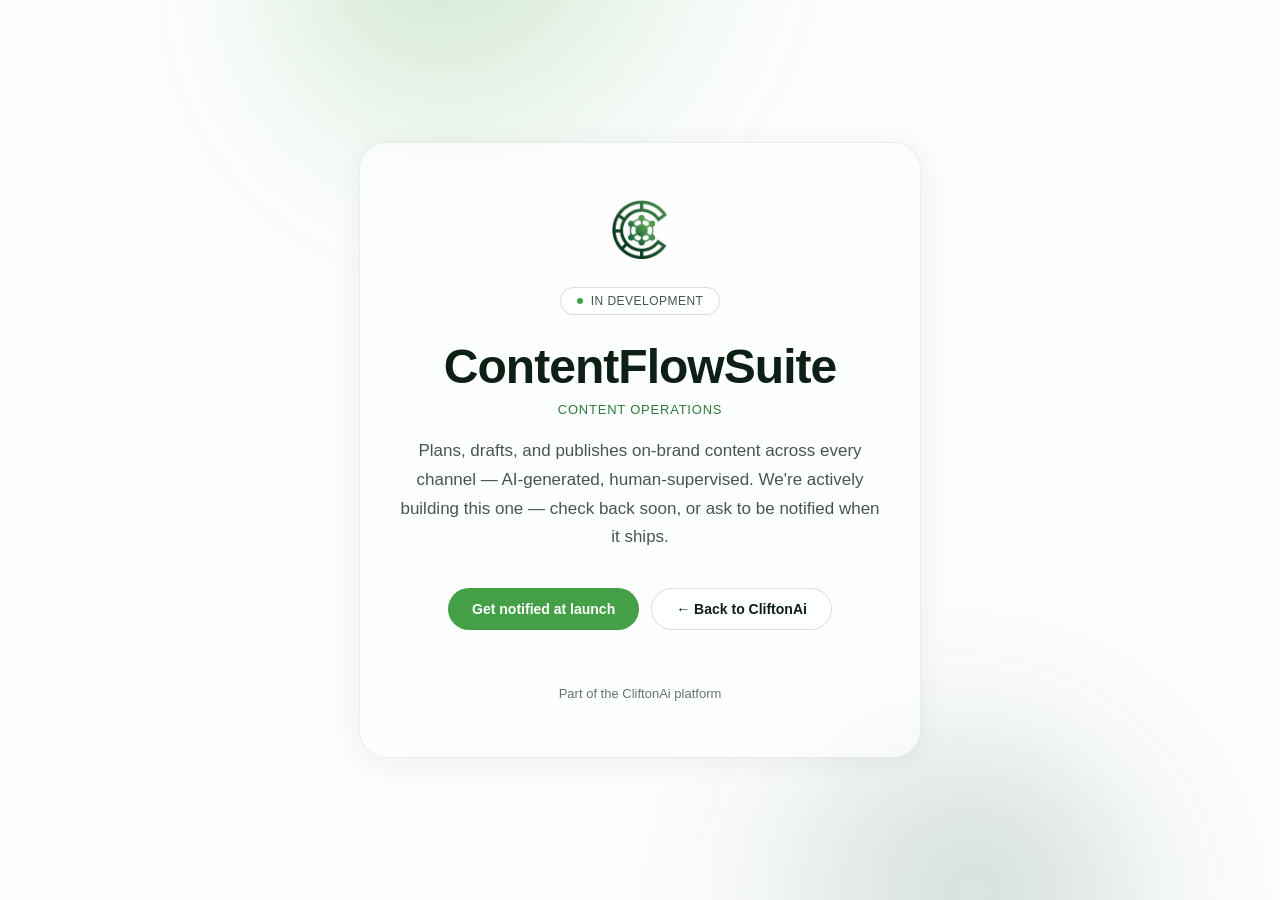
==== index.html @ 773fa01f "feat(analytics): opt-in GA4 on flow.getbrian.xyz behind a cookie banner ContentFlowSuite property (G" ====
<!doctype html>
<html lang="en">
<head>
<meta charset="utf-8" />
<meta name="viewport" content="width=device-width, initial-scale=1" />
<title>ContentFlowSuite — by CliftonAi</title>
<meta name="description" content="ContentFlowSuite plans, drafts, and publishes on-brand content across every channel — AI-generated, human-supervised. Part of the CliftonAi platform." />
<link rel="icon" href="/favicon-32.png" type="image/png" />
<style>
  :root {
    --bg: #fbfdfc;
    --bg-card: rgba(255, 255, 255, 0.6);
    --border: rgba(14, 40, 26, 0.08);
    --border-strong: rgba(14, 40, 26, 0.15);
    --fg: #0e1f16;
    --fg-muted: #46564c;
    --fg-subtle: #647568;
    --brand-mid: #1f6b3a;
    --brand-emerald: #2f7a3b;
    --brand-emerald-bright: #43a047;
  }
  * { box-sizing: border-box; }
  html, body {
    height: 100%;
    margin: 0;
    background: var(--bg);
    color: var(--fg);
    font-family: "DM Sans", -apple-system, BlinkMacSystemFont, "Segoe UI", Helvetica, Arial, sans-serif;
    -webkit-font-smoothing: antialiased;
  }
  body {
    display: flex;
    align-items: center;
    justify-content: center;
    padding: 24px;
    overflow-x: hidden;
  }
  .blob {
    position: fixed;
    border-radius: 9999px;
    filter: blur(70px);
    pointer-events: none;
    opacity: 0.55;
  }
  .blob-a {
    top: -220px;
    left: 50%;
    transform: translateX(-70%);
    width: 520px;
    height: 420px;
    background: radial-gradient(circle at 30% 30%, rgba(67, 160, 71, 0.5), transparent 70%);
    animation: float 16s ease-in-out infinite;
  }
  .blob-b {
    bottom: -240px;
    left: 50%;
    transform: translateX(10%);
    width: 480px;
    height: 420px;
    background: radial-gradient(circle at 60% 40%, rgba(11, 61, 30, 0.35), transparent 70%);
    animation: float 22s ease-in-out infinite reverse;
  }
  @keyframes float {
    0%, 100% { transform: translate(0, 0) scale(1); }
    50% { transform: translate(2%, -3%) scale(1.05); }
  }
  main {
    position: relative;
    max-width: 640px;
    text-align: center;
    background: var(--bg-card);
    -webkit-backdrop-filter: blur(20px);
    backdrop-filter: blur(20px);
    border: 1px solid var(--border);
    border-radius: 28px;
    padding: 56px 40px;
    box-shadow: 0 4px 28px rgba(14, 40, 26, 0.06);
    animation: fade-in-up 700ms ease both;
  }
  @keyframes fade-in-up {
    from { opacity: 0; transform: translateY(16px); }
    to { opacity: 1; transform: translateY(0); }
  }
  .icon {
    width: 56px;
    height: 60px;
    margin: 0 auto 28px;
    display: block;
  }
  .badge {
    display: inline-flex;
    align-items: center;
    gap: 8px;
    border: 1px solid var(--border-strong);
    background: rgba(255, 255, 255, 0.5);
    border-radius: 999px;
    padding: 6px 16px;
    font-size: 12px;
    font-weight: 500;
    letter-spacing: 0.04em;
    text-transform: uppercase;
    color: var(--fg-muted);
  }
  .badge .dot {
    width: 6px;
    height: 6px;
    border-radius: 50%;
    background: var(--brand-emerald-bright);
  }
  h1 {
    font-family: "Space Grotesk", -apple-system, BlinkMacSystemFont, "Segoe UI", Helvetica, Arial, sans-serif;
    font-size: clamp(2.25rem, 5vw, 3rem);
    font-weight: 600;
    letter-spacing: -0.02em;
    margin: 24px 0 8px;
  }
  .tagline {
    font-size: 13px;
    font-weight: 500;
    letter-spacing: 0.06em;
    text-transform: uppercase;
    color: var(--brand-emerald);
    margin: 0 0 20px;
  }
  p.desc {
    font-size: 17px;
    line-height: 1.7;
    color: var(--fg-muted);
    margin: 0 auto 36px;
    max-width: 480px;
  }
  .actions {
    display: flex;
    flex-wrap: wrap;
    gap: 12px;
    justify-content: center;
  }
  a.btn {
    display: inline-flex;
    align-items: center;
    justify-content: center;
    border-radius: 999px;
    padding: 12px 24px;
    font-size: 14px;
    font-weight: 600;
    text-decoration: none;
    transition: background-color 200ms ease, border-color 200ms ease, color 200ms ease, transform 200ms ease;
    cursor: pointer;
  }
  a.btn-primary {
    background: var(--brand-emerald-bright);
    color: #ffffff;
  }
  a.btn-primary:hover {
    background: var(--brand-mid);
    transform: translateY(-2px);
  }
  a.btn-secondary {
    border: 1px solid var(--border-strong);
    color: var(--fg);
    background: rgba(255, 255, 255, 0.4);
  }
  a.btn-secondary:hover {
    border-color: var(--brand-emerald);
    color: var(--brand-emerald);
    transform: translateY(-2px);
  }
  footer {
    margin-top: 56px;
    font-size: 13px;
    color: var(--fg-subtle);
  }
  footer a {
    color: var(--fg-subtle);
    text-decoration: none;
  }
  footer a:hover {
    color: var(--fg-muted);
  }
  @media (prefers-reduced-motion: reduce) {
    *, main { animation: none !important; transition: none !important; }
  }
</style>
</head>
<body>
  <div class="blob blob-a" aria-hidden="true"></div>
  <div class="blob blob-b" aria-hidden="true"></div>
  <main>
    <img class="icon" src="/logo-icon.png" alt="CliftonAi" />
    <span class="badge"><span class="dot"></span>In development</span>
    <h1>ContentFlowSuite</h1>
    <p class="tagline">Content operations</p>
    <p class="desc">
      Plans, drafts, and publishes on-brand content across every channel —
      AI-generated, human-supervised. We're actively building this one —
      check back soon, or ask to be notified when it ships.
    </p>
    <div class="actions">
      <a class="btn btn-primary" href="mailto:contentflow@getbrian.xyz?subject=ContentFlowSuite%20early%20access">Get notified at launch</a>
      <a class="btn btn-secondary" href="https://cliftonai.co">← Back to CliftonAi</a>
    </div>
    <footer>Part of the <a href="https://cliftonai.co">CliftonAi</a> platform</footer>
  </main>
<script src="/ga-consent.js" defer></script>
</body>
</html>
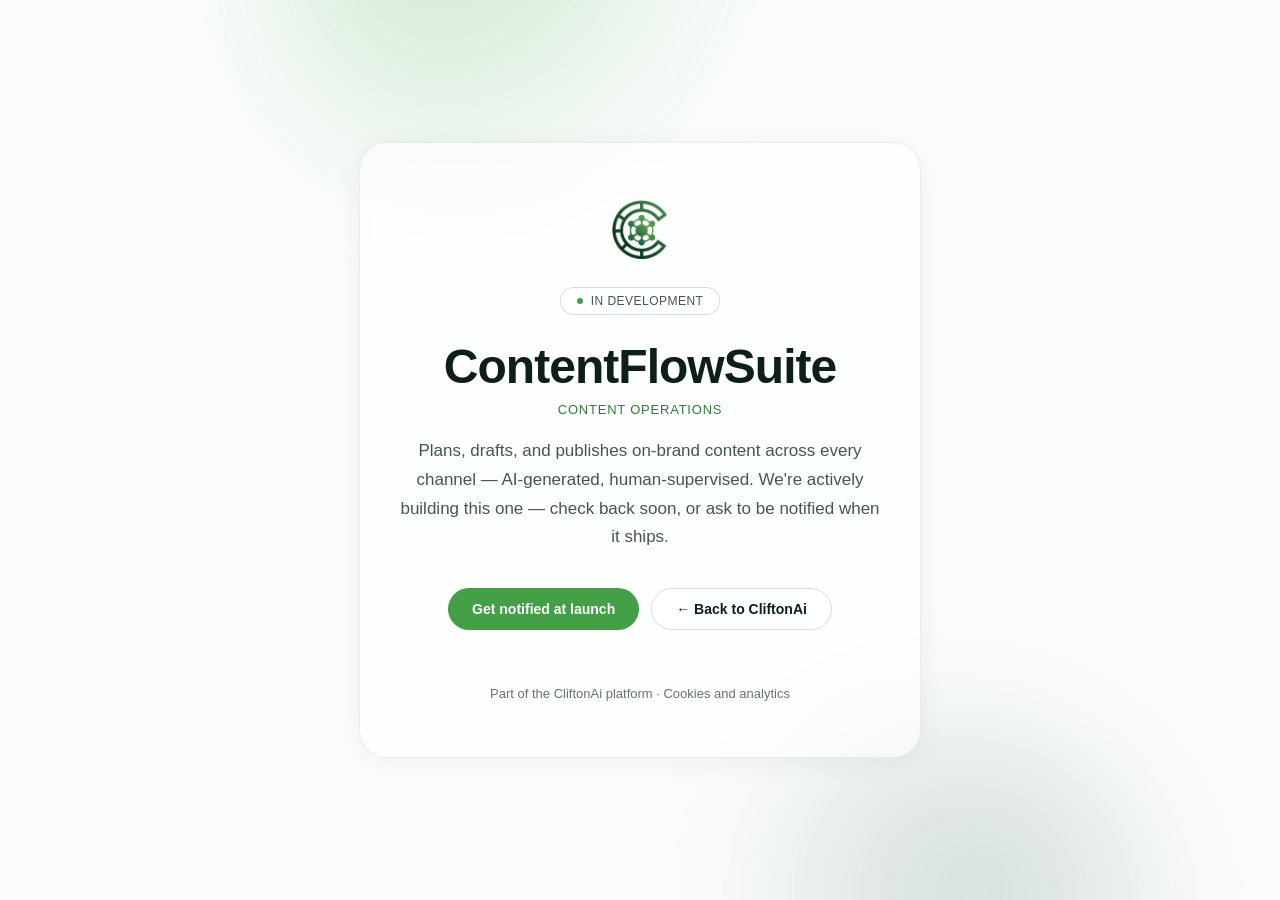
==== commit 69b422ff: "feat(analytics): add Cookies and analytics notice page, link it from the banner Co-Authored-By: Clau" ====
--- a/index.html
+++ b/index.html
@@ -199,7 +199,7 @@
       <a class="btn btn-primary" href="mailto:contentflow@getbrian.xyz?subject=ContentFlowSuite%20early%20access">Get notified at launch</a>
       <a class="btn btn-secondary" href="https://cliftonai.co">← Back to CliftonAi</a>
     </div>
-    <footer>Part of the <a href="https://cliftonai.co">CliftonAi</a> platform</footer>
+    <footer>Part of the <a href="https://cliftonai.co">CliftonAi</a> platform &middot; <a href="/cookies.html">Cookies and analytics</a></footer>
   </main>
 <script src="/ga-consent.js" defer></script>
 </body>
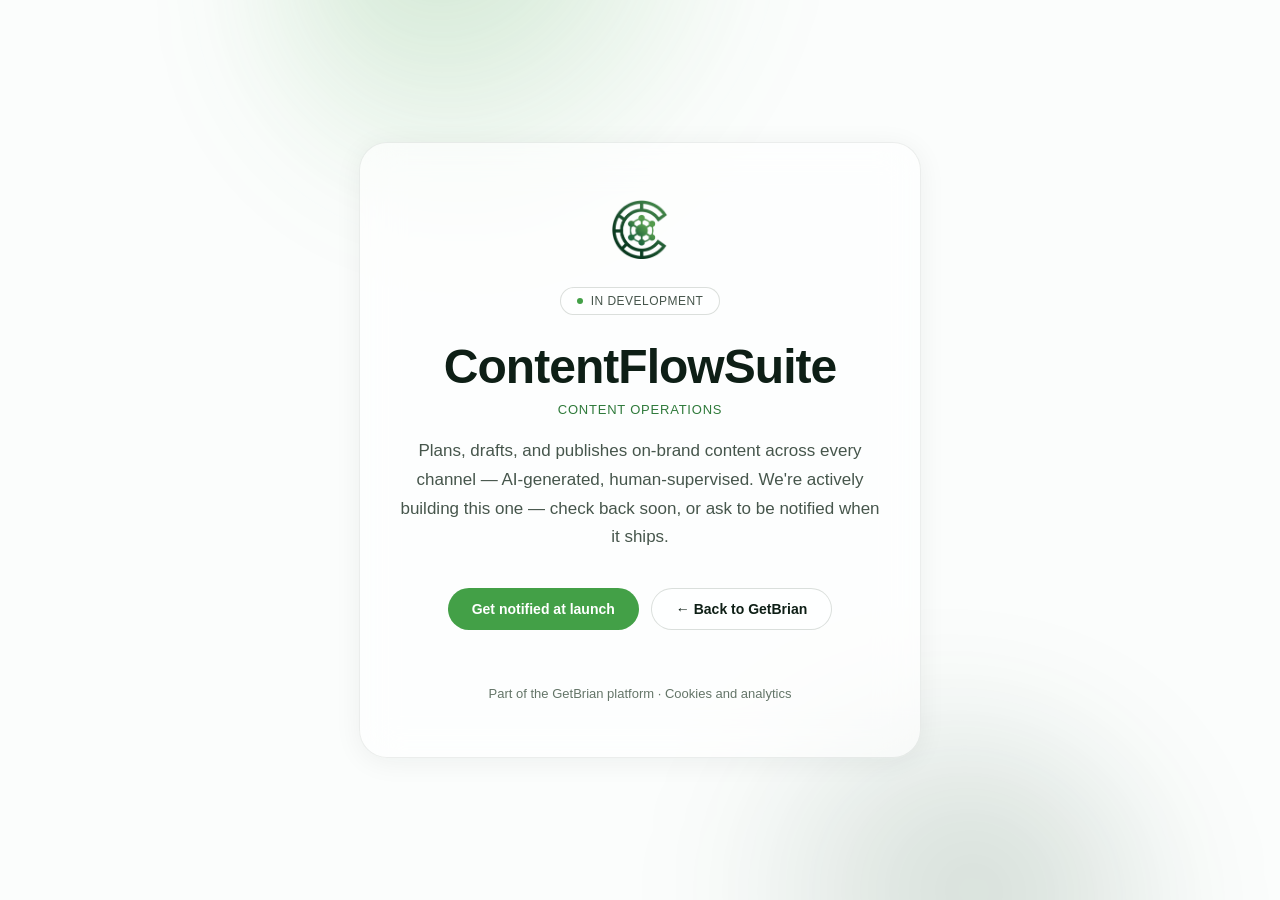
==== commit 13556088: "Brand: ContentFlowSuite is a GetBrian product The page said CliftonAi in the title, logo alt, back l" ====
--- a/index.html
+++ b/index.html
@@ -3,8 +3,8 @@
 <head>
 <meta charset="utf-8" />
 <meta name="viewport" content="width=device-width, initial-scale=1" />
-<title>ContentFlowSuite — by CliftonAi</title>
-<meta name="description" content="ContentFlowSuite plans, drafts, and publishes on-brand content across every channel — AI-generated, human-supervised. Part of the CliftonAi platform." />
+<title>ContentFlowSuite — by GetBrian</title>
+<meta name="description" content="ContentFlowSuite plans, drafts, and publishes on-brand content across every channel — AI-generated, human-supervised. Part of the GetBrian platform." />
 <link rel="icon" href="/favicon-32.png" type="image/png" />
 <style>
   :root {
@@ -186,7 +186,7 @@
   <div class="blob blob-a" aria-hidden="true"></div>
   <div class="blob blob-b" aria-hidden="true"></div>
   <main>
-    <img class="icon" src="/logo-icon.png" alt="CliftonAi" />
+    <img class="icon" src="/logo-icon.png" alt="GetBrian" />
     <span class="badge"><span class="dot"></span>In development</span>
     <h1>ContentFlowSuite</h1>
     <p class="tagline">Content operations</p>
@@ -197,9 +197,9 @@
     </p>
     <div class="actions">
       <a class="btn btn-primary" href="mailto:contentflow@getbrian.xyz?subject=ContentFlowSuite%20early%20access">Get notified at launch</a>
-      <a class="btn btn-secondary" href="https://cliftonai.co">← Back to CliftonAi</a>
+      <a class="btn btn-secondary" href="https://getbrian.xyz">← Back to GetBrian</a>
     </div>
-    <footer>Part of the <a href="https://cliftonai.co">CliftonAi</a> platform &middot; <a href="/cookies.html">Cookies and analytics</a></footer>
+    <footer>Part of the <a href="https://getbrian.xyz">GetBrian</a> platform &middot; <a href="/cookies.html">Cookies and analytics</a></footer>
   </main>
 <script src="/ga-consent.js" defer></script>
 </body>
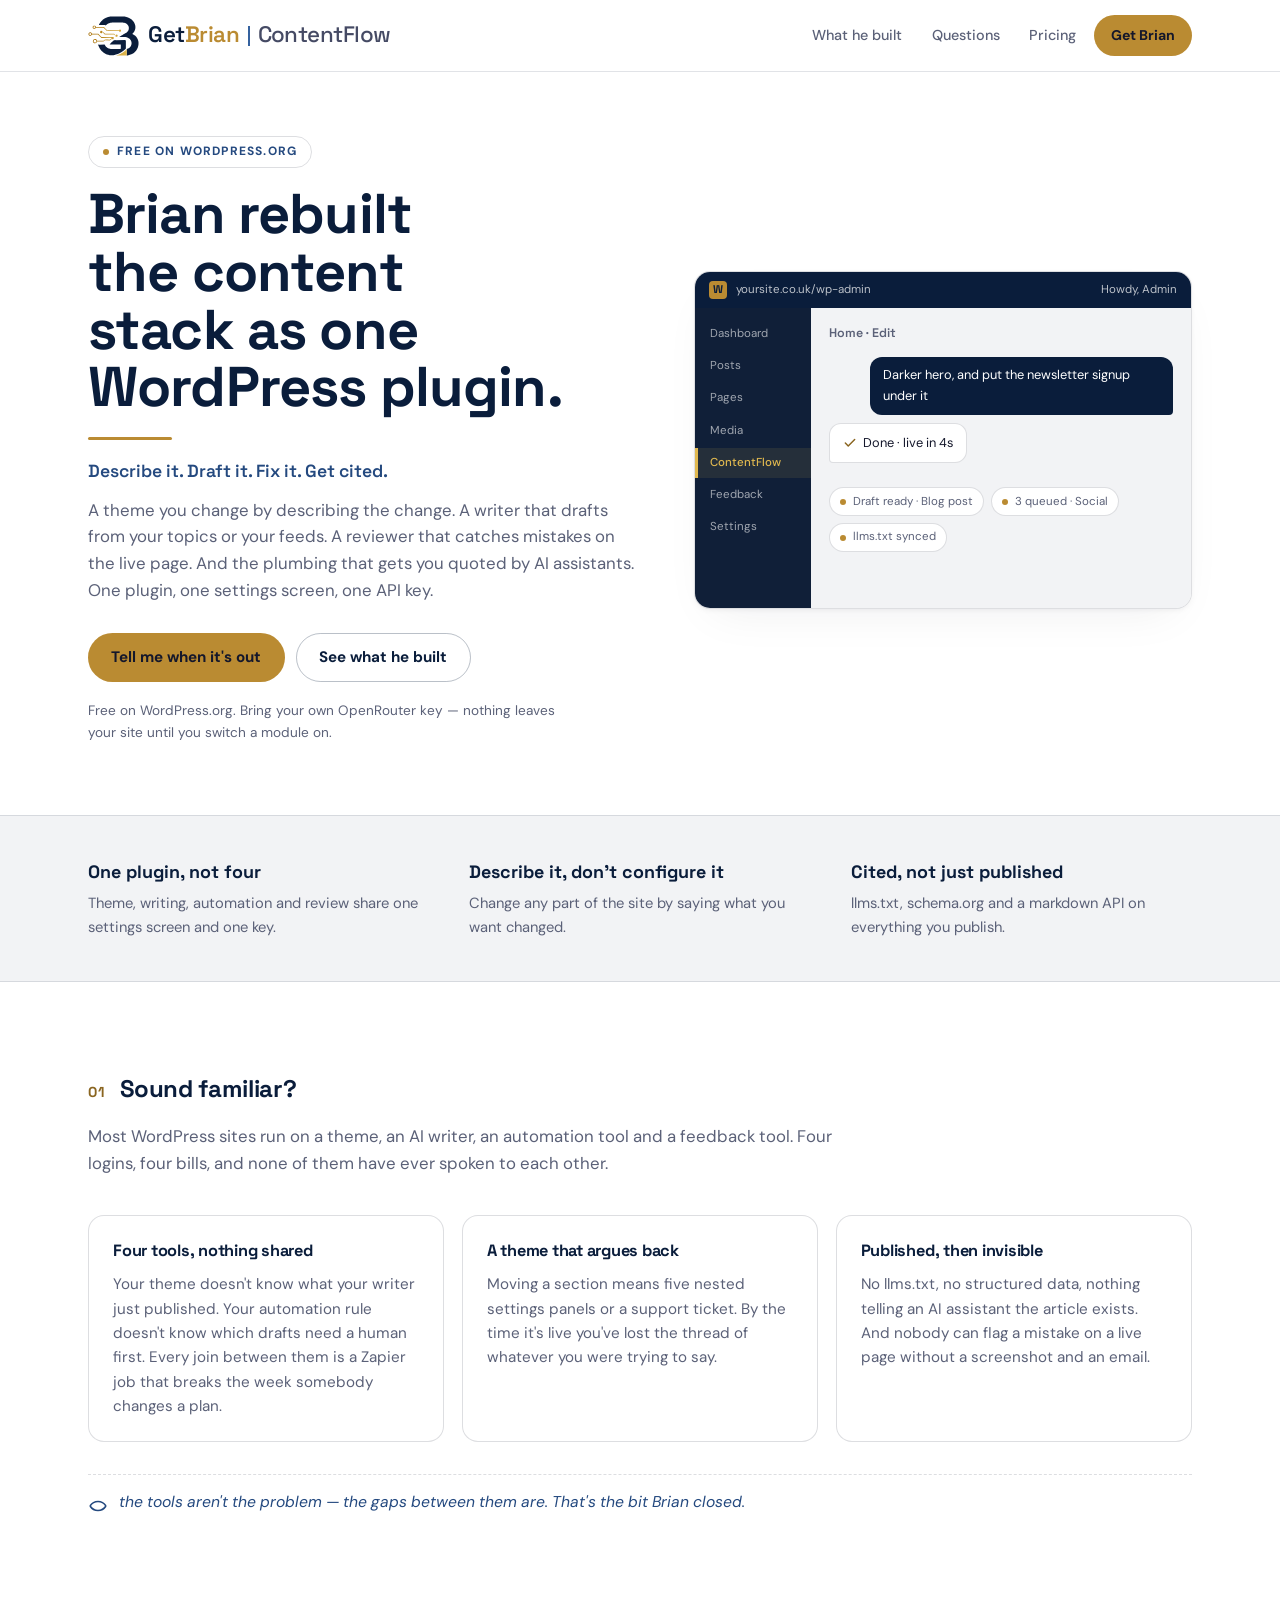
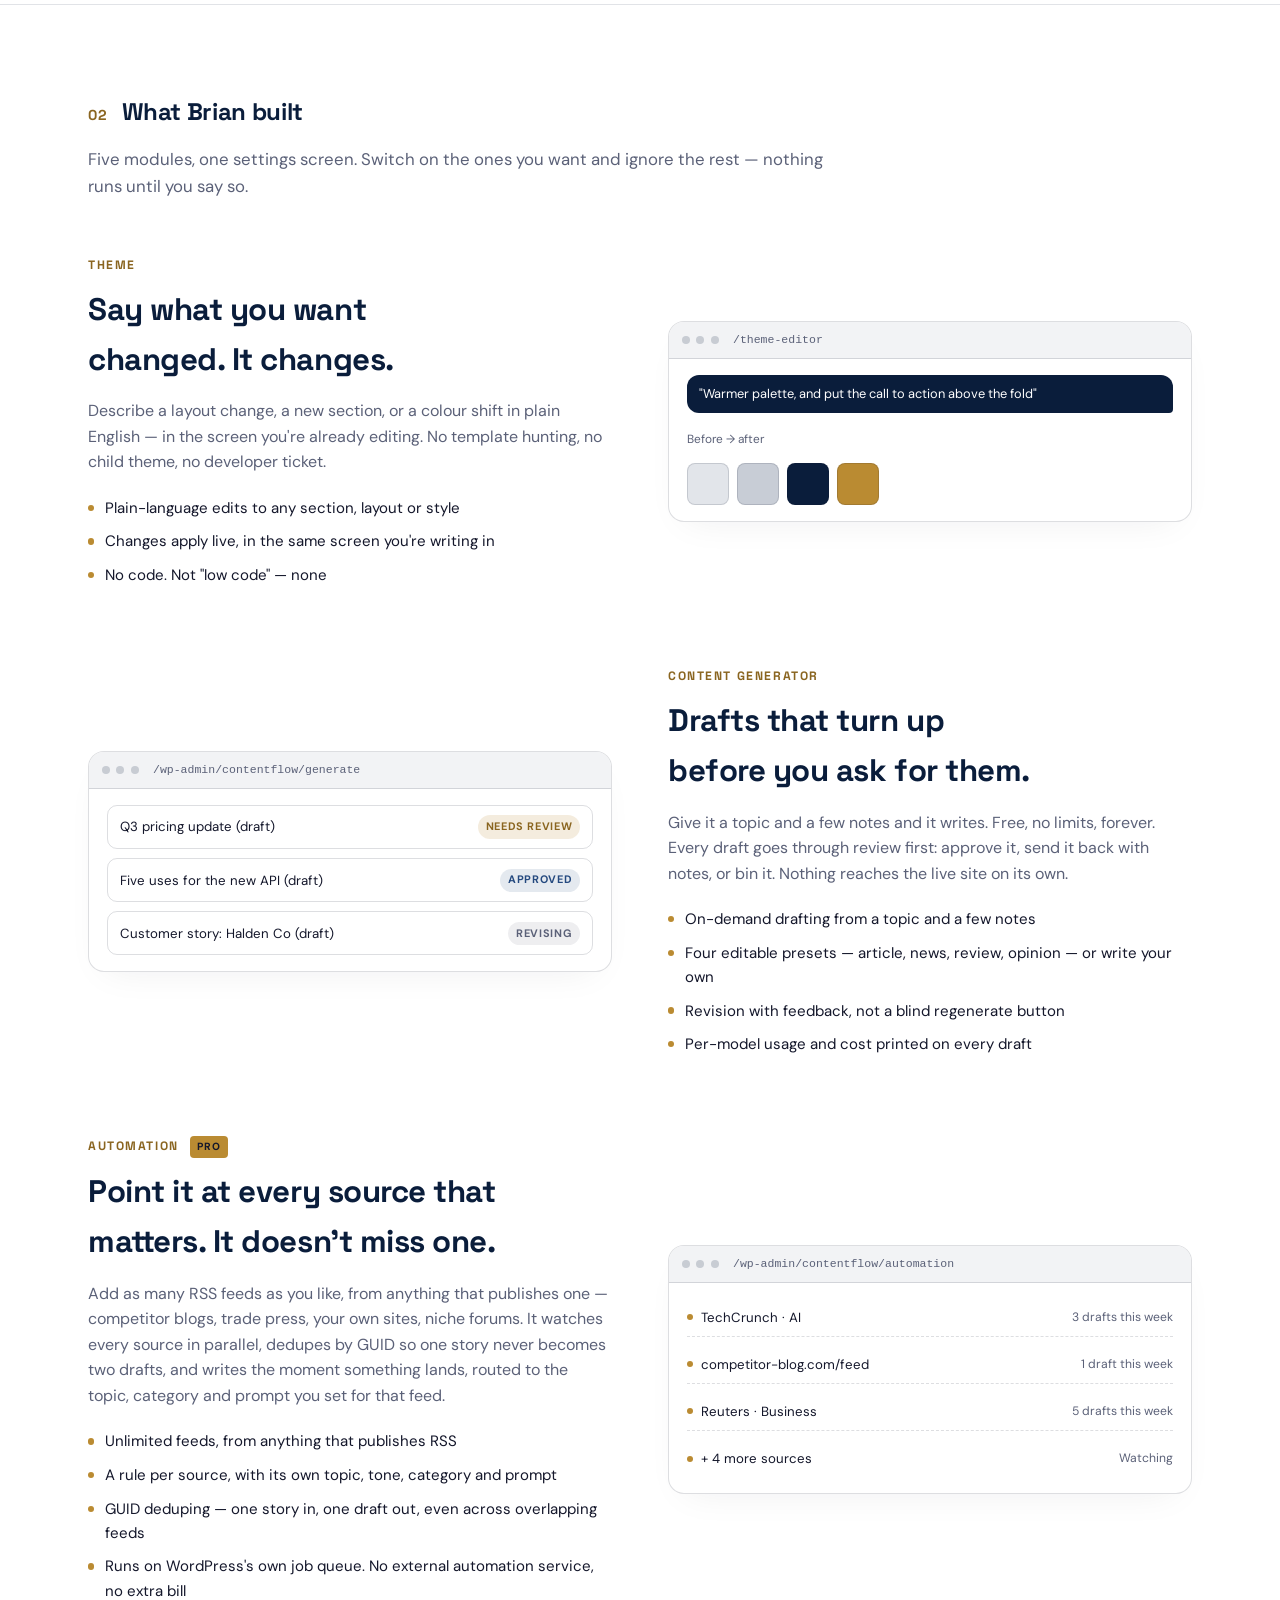
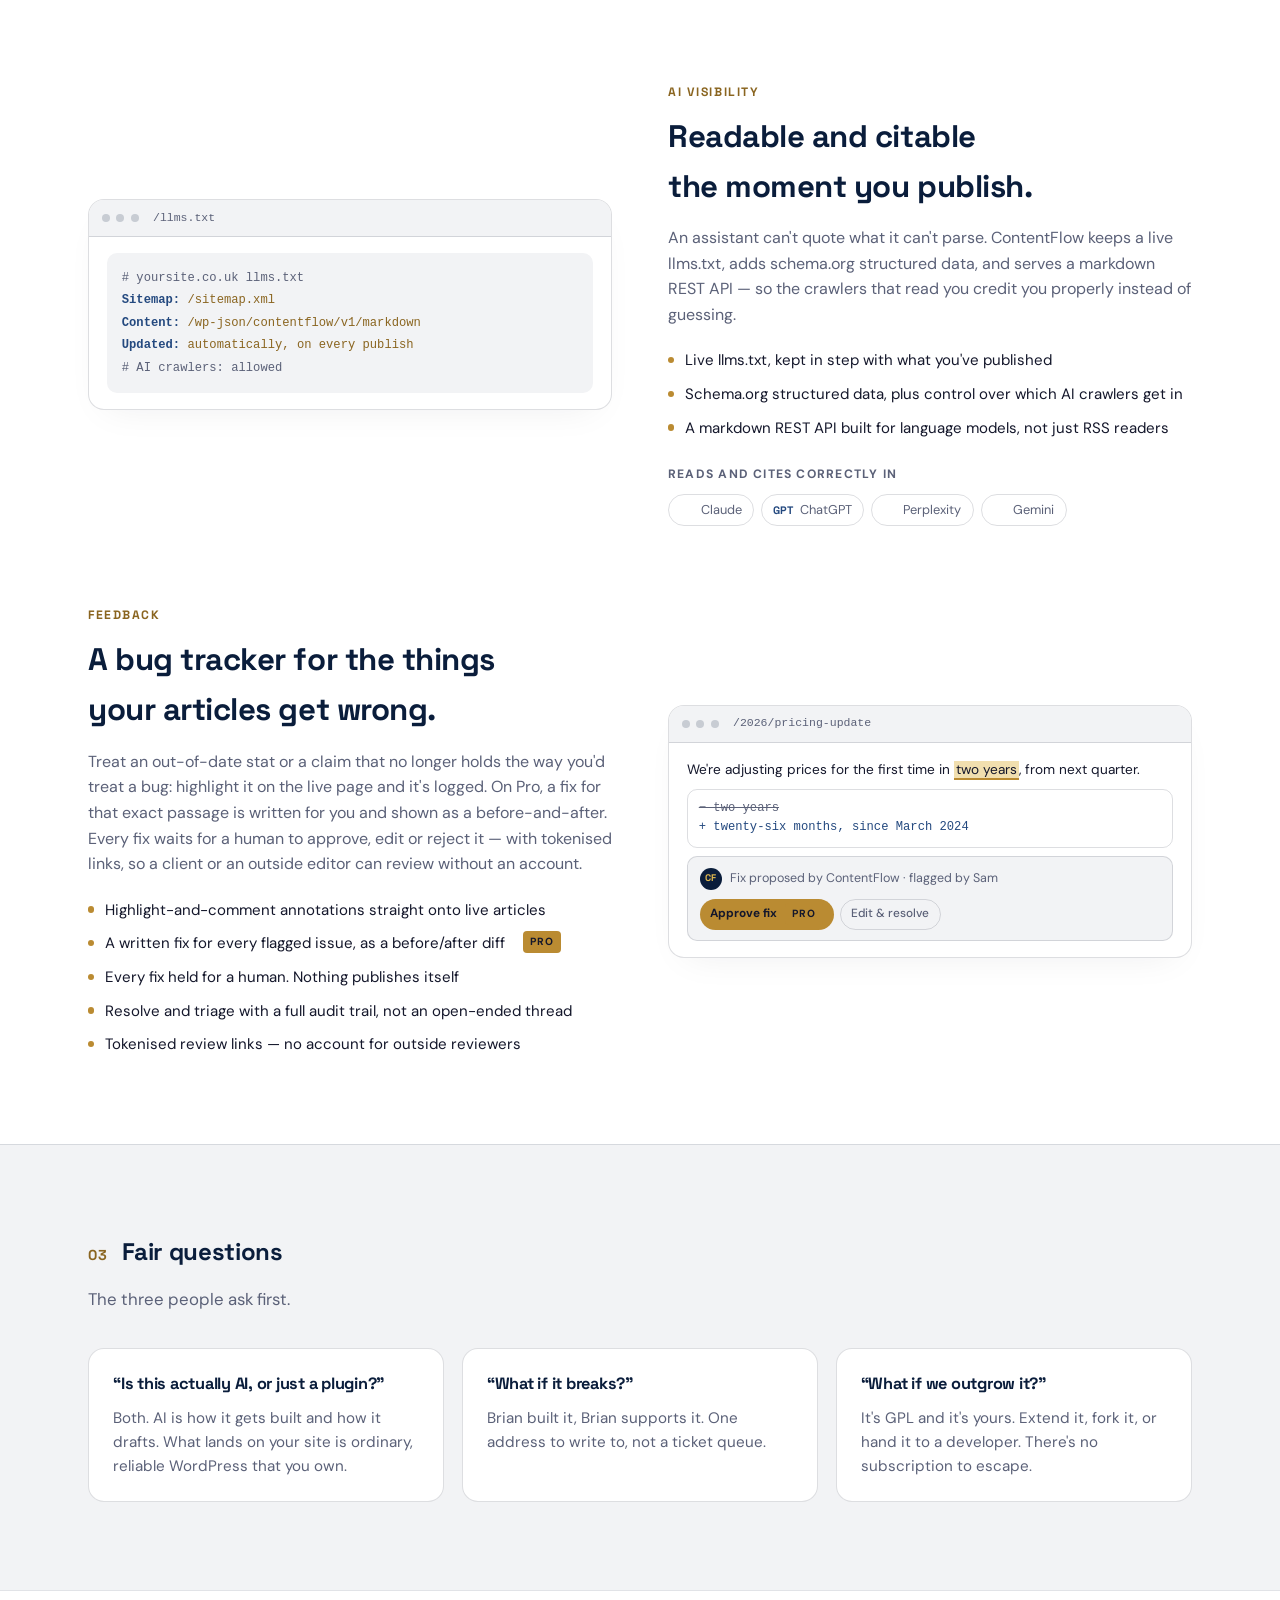
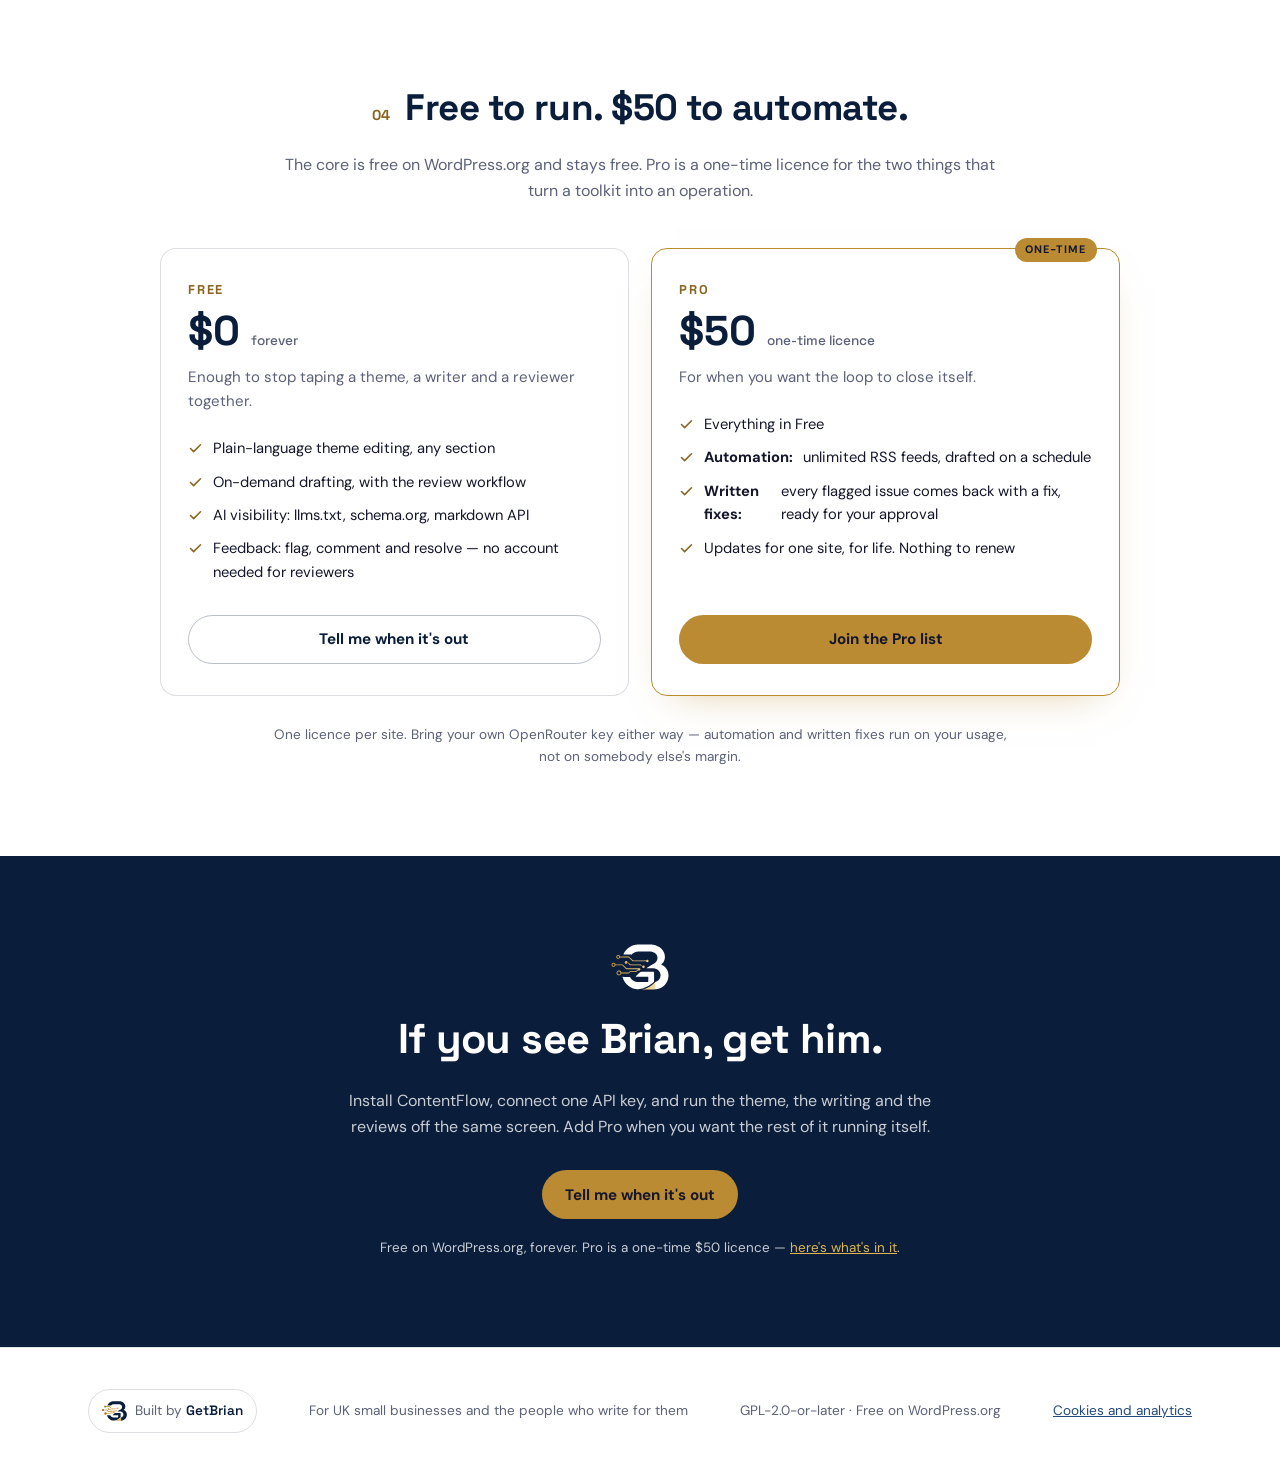
==== commit 59157ffc: "Port the new GetBrian ContentFlow page, keep GA4 consent and cookies notice Replaces the placeholder" ====
--- a/index.html
+++ b/index.html
@@ -1,206 +1,1050 @@
-<!doctype html>
-<html lang="en">
+<!DOCTYPE html>
+<html lang="en-GB">
 <head>
-<meta charset="utf-8" />
-<meta name="viewport" content="width=device-width, initial-scale=1" />
-<title>ContentFlowSuite — by GetBrian</title>
-<meta name="description" content="ContentFlowSuite plans, drafts, and publishes on-brand content across every channel — AI-generated, human-supervised. Part of the GetBrian platform." />
-<link rel="icon" href="/favicon-32.png" type="image/png" />
+<meta charset="UTF-8" />
+<meta name="viewport" content="width=device-width, initial-scale=1, viewport-fit=cover" />
+<meta name="theme-color" content="#ffffff" />
+<title>ContentFlow, built by Brian — one WordPress plugin instead of four subscriptions</title>
+<meta name="description" content="Brian rebuilt the WordPress content stack as one plugin: a theme you change by describing the change, a writer that drafts from your topics or your feeds, a reviewer that catches mistakes on the live page, and the plumbing that gets you cited by AI. Free on WordPress.org." />
+<!-- Same generated GetBrian icons the CRM serves. The .ico is here as well as the
+     PNG because Vercel's dashboard looks for /favicon.ico at the domain root — the
+     CRM has no .ico, which is why it shows blank in the project list. -->
+<link rel="icon" href="favicon.ico" sizes="32x32" />
+<link rel="icon" href="icon.png" sizes="32x32" type="image/png" />
+<link rel="apple-touch-icon" href="apple-touch-icon.png" sizes="180x180" type="image/png" />
+<meta property="og:type" content="website" />
+<meta property="og:title" content="ContentFlow, built by Brian" />
+<meta property="og:description" content="One WordPress plugin instead of a theme, a writer, an automation tool and a feedback tool. Free on WordPress.org." />
+<meta property="og:locale" content="en_GB" />
+<link rel="preconnect" href="https://fonts.googleapis.com" />
+<link rel="preconnect" href="https://fonts.gstatic.com" crossorigin />
+<link href="https://fonts.googleapis.com/css2?family=DM+Sans:ital,opsz,wght@0,9..40,400;0,9..40,500;0,9..40,700;1,9..40,400&family=Space+Grotesk:wght@500;600;700&display=swap" rel="stylesheet" />
 <style>
+  /* ============================================================
+     GetBrian design tokens — from docs/brand-book.html v3.
+     Gold is a fill and logotype colour. Ink sits ON gold.
+     The only gold allowed as small text on white is Gold Deep.
+     Gold Light is for navy grounds only.
+     ============================================================ */
   :root {
-    --bg: #fbfdfc;
-    --bg-card: rgba(255, 255, 255, 0.6);
-    --border: rgba(14, 40, 26, 0.08);
-    --border-strong: rgba(14, 40, 26, 0.15);
-    --fg: #0e1f16;
-    --fg-muted: #46564c;
-    --fg-subtle: #647568;
-    --brand-mid: #1f6b3a;
-    --brand-emerald: #2f7a3b;
-    --brand-emerald-bright: #43a047;
-  }
+    --navy: #0A1D3B;          /* masterbrand: mark, headings, rules */
+    --navy-soft: #24497F;     /* body-safe navy: running text, links */
+    --navy-bright: #35629F;   /* focus rings, keylines */
+    --gold: #BA8B32;          /* CTA fills, wordmark */
+    --gold-hover: #A87B2A;
+    --gold-deep: #8A6520;     /* the only gold that may be small text on white */
+    --gold-light: #E0B84F;    /* navy grounds only */
+    --paper: #FFFFFF;
+    --paper-panel: #F2F3F5;
+    --ink: #14172B;
+    --ink-muted: #5B6178;
+    --border: rgba(20, 23, 43, 0.14);
+    --rule: rgba(10, 29, 59, 0.12);
+    --shadow: rgba(20, 23, 43, 0.08);
+    --font-display: "Space Grotesk", ui-sans-serif, system-ui, sans-serif;
+    --font-body: "DM Sans", ui-sans-serif, system-ui, -apple-system, "Segoe UI", sans-serif;
+    --radius: 10px;
+    --radius-lg: 16px;
+    color-scheme: light;
+  }
+
   * { box-sizing: border-box; }
-  html, body {
-    height: 100%;
+  html { scroll-behavior: smooth; }
+  @media (prefers-reduced-motion: reduce) {
+    html { scroll-behavior: auto; }
+    *, *::before, *::after {
+      animation-duration: 0.01ms !important;
+      animation-iteration-count: 1 !important;
+      transition-duration: 0.01ms !important;
+    }
+  }
+  body {
     margin: 0;
-    background: var(--bg);
-    color: var(--fg);
-    font-family: "DM Sans", -apple-system, BlinkMacSystemFont, "Segoe UI", Helvetica, Arial, sans-serif;
+    background: var(--paper);
+    color: var(--ink);
+    font-family: var(--font-body);
+    font-size: 16px;
+    line-height: 1.6;
     -webkit-font-smoothing: antialiased;
   }
-  body {
-    display: flex;
-    align-items: center;
-    justify-content: center;
-    padding: 24px;
-    overflow-x: hidden;
-  }
-  .blob {
-    position: fixed;
-    border-radius: 9999px;
-    filter: blur(70px);
+  img, svg { display: block; max-width: 100%; }
+  a { color: var(--navy-soft); }
+  h1, h2, h3 {
+    font-family: var(--font-display);
+    font-weight: 700;
+    letter-spacing: -0.015em;
+    text-wrap: balance;
+    color: var(--navy);
+    margin: 0;
+  }
+  p { margin: 0; }
+  ul { margin: 0; padding: 0; list-style: none; }
+  button { font: inherit; }
+  :focus-visible {
+    outline: 2px solid var(--navy-bright);
+    outline-offset: 3px;
+    border-radius: 4px;
+  }
+
+  /* Anchor targets must clear the sticky header. */
+  section[id], main > div[id] { scroll-margin-top: 5.5rem; }
+
+  .wrap { max-width: 72rem; margin-inline: auto; padding-inline: 1.5rem; }
+  .section-y { padding-block: 5.5rem; }
+  @media (max-width: 640px) { .section-y { padding-block: 3.5rem; } }
+  .rule-t { border-top: 1px solid var(--rule); }
+  .rule-y { border-block: 1px solid var(--rule); }
+  .panel { background: var(--paper-panel); }
+
+  .skip-link {
+    position: absolute; left: -9999px; top: 0;
+    background: var(--navy); color: #fff; padding: 0.7rem 1.1rem;
+    z-index: 60; border-radius: 0 0 var(--radius) 0; font-weight: 500;
+  }
+  .skip-link:focus { left: 0; }
+
+  /* ---------- Buttons ---------- */
+  .btn {
+    display: inline-flex; align-items: center; justify-content: center; gap: 0.5rem;
+    border-radius: 999px; padding: 0.72rem 1.4rem;
+    font-family: var(--font-body); font-size: 0.95rem; font-weight: 700;
+    cursor: pointer; border: 1px solid transparent; white-space: nowrap;
+    /* .btn is used on <a> as well as <button>; without this the anchors carry
+       the UA underline, which no other Brian site does. */
+    text-decoration: none;
+    transition: background-color 200ms ease, border-color 200ms ease, color 200ms ease;
+  }
+  /* Gold fill, ink on top — 5.9:1. Never gold text on white. */
+  .btn-gold { background: var(--gold); color: var(--ink); }
+  .btn-gold:hover { background: var(--gold-hover); }
+  .btn-navy { background: var(--navy); color: #fff; }
+  .btn-navy:hover { background: #061530; }
+  .btn-outline { background: transparent; border-color: rgba(10, 29, 59, 0.28); color: var(--navy); }
+  .btn-outline:hover { background: rgba(10, 29, 59, 0.05); border-color: var(--navy); }
+  .btn-ghost { background: transparent; color: var(--navy-soft); font-weight: 500; }
+  .btn-ghost:hover { background: rgba(10, 29, 59, 0.05); color: var(--navy); }
+  .btn-sm { padding: 0.5rem 1rem; font-size: 0.88rem; }
+  /* Keep every button a 44px touch target on touch devices. */
+  @media (pointer: coarse) { .btn { min-height: 44px; } }
+
+  /* ---------- Brand lockup ---------- */
+  .lockup { display: inline-flex; align-items: center; gap: 0.6rem; text-decoration: none; min-width: 0; }
+  .lockup-mark { height: 40px; width: auto; flex-shrink: 0; }
+  .wordmark {
+    font-family: var(--font-display); font-weight: 600; letter-spacing: -0.02em;
+    font-size: 1.4rem; line-height: 1;
+  }
+  .wm-get { color: var(--navy); }
+  /* Brian Gold, not Gold Deep. The wordmark is the one element allowed the
+     3.1:1 logo gold — WCAG exempts logotypes, and the drawn artwork uses it.
+     Gold Deep here made this lockup the odd one out against the CRM and
+     DealMaker. Every other small gold element on the page still takes
+     --gold-deep. */
+  .wm-brian { color: var(--gold); }
+  /* Product name matches the CRM lockup exactly (src/components/brand-lockup.tsx
+     in SLC-CDG-CRM): Space Grotesk at the wordmark's own size, medium weight,
+     ink-muted, behind a 2px Navy Bright bar at 0.9em. Same size and face as the
+     wordmark, one step quieter in weight and colour — the product name is a
+     peer of the brand name, not a caption under it. */
+  .product-tag {
+    display: inline-flex; align-items: center;
+    font-family: var(--font-display); font-weight: 500;
+    font-size: 1.4rem; letter-spacing: -0.025em; line-height: 1;
+    color: #454A64; white-space: nowrap;
+    margin-left: -0.6rem; /* cancels .lockup's gap so the bar sits 0.5rem each side */
+  }
+  .product-tag::before {
+    content: ""; display: inline-block; flex-shrink: 0;
+    width: 2px; height: 0.9em; margin: 0 0.5rem;
+    background: var(--navy-bright);
+  }
+  @media (max-width: 520px) { .product-tag { display: none; } }
+
+  /* ---------- Header ---------- */
+  .site-header {
+    position: sticky; top: 0; z-index: 30;
+    background: rgba(255, 255, 255, 0.92);
+    backdrop-filter: saturate(180%) blur(10px);
+    border-bottom: 1px solid var(--rule);
+  }
+  .header-row {
+    display: flex; align-items: center; justify-content: space-between;
+    gap: 1rem; padding-block: 0.85rem;
+  }
+  .header-nav { display: flex; align-items: center; gap: 0.35rem; }
+  .nav-link {
+    text-decoration: none; color: var(--ink-muted); font-size: 0.9rem; font-weight: 500;
+    padding: 0.5rem 0.75rem; border-radius: 999px;
+    transition: color 200ms ease, background-color 200ms ease;
+  }
+  .nav-link:hover { color: var(--navy); background: rgba(10, 29, 59, 0.05); }
+  @media (max-width: 720px) { .nav-link { display: none; } }
+
+  /* ---------- Mobile nav ----------
+     Below 720px the three .nav-link items are display:none, so before this
+     existed "What he built", "Questions" and "Pricing" were in the DOM and
+     unreachable on a phone — the only nav a phone got was the gold CTA. */
+  .nav-toggle {
+    display: none;
+    width: 44px; height: 44px;             /* 44px touch minimum */
+    align-items: center; justify-content: center;
+    background: none; border: 0; border-radius: 0.6rem;
+    color: var(--navy); cursor: pointer;
+    -webkit-tap-highlight-color: transparent;
+  }
+  .nav-toggle:hover { background: rgba(10, 29, 59, 0.05); }
+  .nav-toggle .bars { position: relative; display: block; width: 20px; height: 16px; }
+  .nav-toggle .bars i {
+    position: absolute; left: 0; display: block; height: 2px; width: 20px;
+    border-radius: 999px; background: currentColor;
+    transition: transform 200ms ease, top 200ms ease;
+  }
+  .nav-toggle .bars i:nth-child(1) { top: 2px; }
+  .nav-toggle .bars i:nth-child(2) { top: 12px; }
+  .nav-toggle[aria-expanded="true"] .bars i:nth-child(1) { top: 7px; transform: rotate(45deg); }
+  .nav-toggle[aria-expanded="true"] .bars i:nth-child(2) { top: 7px; transform: rotate(-45deg); }
+
+  .nav-scrim {
+    position: fixed; inset: 0; z-index: 40;
+    background: rgba(10, 29, 59, 0.4);
+    opacity: 0; pointer-events: none;
+    transition: opacity 200ms ease;
+  }
+  .nav-scrim[data-open="true"] { opacity: 1; pointer-events: auto; }
+
+  .nav-sheet {
+    position: fixed; z-index: 50;
+    left: 0.75rem; right: 0.75rem; top: 4.5rem;
+    /* Solid, not the header's translucent glass: a menu has to stay legible
+       over whatever it lands on, and backdrop-filter is the first thing
+       dropped in reduced-transparency modes. */
+    background: #fff;
+    border: 1px solid var(--rule); border-radius: 1rem;
+    box-shadow: 0 24px 60px -24px rgba(10, 29, 59, 0.45);
+    padding: 0.5rem;
+    opacity: 0; transform: translateY(-0.5rem) scale(0.98);
     pointer-events: none;
-    opacity: 0.55;
-  }
-  .blob-a {
-    top: -220px;
-    left: 50%;
-    transform: translateX(-70%);
-    width: 520px;
-    height: 420px;
-    background: radial-gradient(circle at 30% 30%, rgba(67, 160, 71, 0.5), transparent 70%);
-    animation: float 16s ease-in-out infinite;
-  }
-  .blob-b {
-    bottom: -240px;
-    left: 50%;
-    transform: translateX(10%);
-    width: 480px;
-    height: 420px;
-    background: radial-gradient(circle at 60% 40%, rgba(11, 61, 30, 0.35), transparent 70%);
-    animation: float 22s ease-in-out infinite reverse;
-  }
-  @keyframes float {
-    0%, 100% { transform: translate(0, 0) scale(1); }
-    50% { transform: translate(2%, -3%) scale(1.05); }
-  }
-  main {
-    position: relative;
-    max-width: 640px;
-    text-align: center;
-    background: var(--bg-card);
-    -webkit-backdrop-filter: blur(20px);
-    backdrop-filter: blur(20px);
-    border: 1px solid var(--border);
-    border-radius: 28px;
-    padding: 56px 40px;
-    box-shadow: 0 4px 28px rgba(14, 40, 26, 0.06);
-    animation: fade-in-up 700ms ease both;
-  }
-  @keyframes fade-in-up {
-    from { opacity: 0; transform: translateY(16px); }
-    to { opacity: 1; transform: translateY(0); }
-  }
-  .icon {
-    width: 56px;
-    height: 60px;
-    margin: 0 auto 28px;
-    display: block;
-  }
-  .badge {
-    display: inline-flex;
-    align-items: center;
-    gap: 8px;
-    border: 1px solid var(--border-strong);
-    background: rgba(255, 255, 255, 0.5);
-    border-radius: 999px;
-    padding: 6px 16px;
-    font-size: 12px;
-    font-weight: 500;
-    letter-spacing: 0.04em;
-    text-transform: uppercase;
-    color: var(--fg-muted);
-  }
-  .badge .dot {
-    width: 6px;
-    height: 6px;
-    border-radius: 50%;
-    background: var(--brand-emerald-bright);
-  }
-  h1 {
-    font-family: "Space Grotesk", -apple-system, BlinkMacSystemFont, "Segoe UI", Helvetica, Arial, sans-serif;
-    font-size: clamp(2.25rem, 5vw, 3rem);
-    font-weight: 600;
-    letter-spacing: -0.02em;
-    margin: 24px 0 8px;
-  }
-  .tagline {
-    font-size: 13px;
-    font-weight: 500;
-    letter-spacing: 0.06em;
-    text-transform: uppercase;
-    color: var(--brand-emerald);
-    margin: 0 0 20px;
-  }
-  p.desc {
-    font-size: 17px;
-    line-height: 1.7;
-    color: var(--fg-muted);
-    margin: 0 auto 36px;
-    max-width: 480px;
-  }
-  .actions {
-    display: flex;
-    flex-wrap: wrap;
-    gap: 12px;
-    justify-content: center;
-  }
-  a.btn {
-    display: inline-flex;
-    align-items: center;
-    justify-content: center;
-    border-radius: 999px;
-    padding: 12px 24px;
-    font-size: 14px;
-    font-weight: 600;
-    text-decoration: none;
-    transition: background-color 200ms ease, border-color 200ms ease, color 200ms ease, transform 200ms ease;
-    cursor: pointer;
-  }
-  a.btn-primary {
-    background: var(--brand-emerald-bright);
-    color: #ffffff;
-  }
-  a.btn-primary:hover {
-    background: var(--brand-mid);
-    transform: translateY(-2px);
-  }
-  a.btn-secondary {
-    border: 1px solid var(--border-strong);
-    color: var(--fg);
-    background: rgba(255, 255, 255, 0.4);
-  }
-  a.btn-secondary:hover {
-    border-color: var(--brand-emerald);
-    color: var(--brand-emerald);
-    transform: translateY(-2px);
-  }
-  footer {
-    margin-top: 56px;
-    font-size: 13px;
-    color: var(--fg-subtle);
-  }
-  footer a {
-    color: var(--fg-subtle);
-    text-decoration: none;
-  }
-  footer a:hover {
-    color: var(--fg-muted);
-  }
-  @media (prefers-reduced-motion: reduce) {
-    *, main { animation: none !important; transition: none !important; }
-  }
+    transition: opacity 200ms ease, transform 200ms ease;
+  }
+  .nav-sheet[data-open="true"] { opacity: 1; transform: none; pointer-events: auto; }
+  .nav-sheet a {
+    display: flex; align-items: center; min-height: 48px;
+    padding: 0 1rem; border-radius: 0.7rem;
+    text-decoration: none; color: var(--ink-muted);
+    font-size: 1rem; font-weight: 500;
+  }
+  .nav-sheet a:hover { background: rgba(10, 29, 59, 0.05); color: var(--navy); }
+  .nav-sheet .sheet-cta {
+    justify-content: center; margin-top: 0.5rem;
+    background: var(--gold); color: var(--ink); font-weight: 600;
+  }
+
+  @media (max-width: 720px) { .nav-toggle { display: inline-flex; } }
+  @media (min-width: 721px) { .nav-scrim, .nav-sheet { display: none; } }
+
+  /* ---------- Sticky CTA ----------
+     A one-page site with a single conversion action does not earn a permanent
+     tab bar; the bar stays hidden until the hero CTA scrolls away. */
+  .sticky-cta {
+    position: fixed; inset-inline: 0; bottom: 0; z-index: 35;
+    padding: 0.75rem 1rem;
+    /* max() picks up the iPhone home-indicator inset, 0 without one. */
+    padding-bottom: max(0.75rem, env(safe-area-inset-bottom));
+    background: rgba(255, 255, 255, 0.95);
+    -webkit-backdrop-filter: blur(10px); backdrop-filter: blur(10px);
+    border-top: 1px solid var(--rule);
+    transform: translateY(100%);
+    transition: transform 300ms ease;
+  }
+  .sticky-cta[data-shown="true"] { transform: none; }
+  .sticky-cta a {
+    display: flex; align-items: center; justify-content: center;
+    min-height: 48px; width: 100%;
+  }
+  @media (min-width: 721px) { .sticky-cta { display: none; } }
+
+  /* ---------- Touch + input hardening ---------- */
+  .lockup, .built-by { min-height: 44px; }
+  /* iOS Safari force-zooms the viewport for any focused field under 16px and
+     never zooms back out. */
+  @media (max-width: 720px) {
+    input, select, textarea { font-size: 16px; }
+    /* Clears the sticky CTA so the footer's last line is never trapped. */
+    .site-footer { padding-bottom: calc(5.5rem + env(safe-area-inset-bottom)); }
+  }
+  /* The cookie-settings chip sits above the sticky CTA on phones so it never covers the button. */
+  @media (max-width: 720px) { body .gbc__chip { bottom: calc(5.25rem + env(safe-area-inset-bottom)); } }
+  body { overscroll-behavior-y: none; }
+  html { scroll-padding-top: 5.5rem; }
+
+  /* ---------- Shared bits ---------- */
+  .pill {
+    display: inline-flex; align-items: center; gap: 0.5rem;
+    border: 1px solid var(--border); border-radius: 999px;
+    padding: 0.32rem 0.85rem;
+    font-size: 0.75rem; font-weight: 700; letter-spacing: 0.1em; text-transform: uppercase;
+    color: var(--navy-soft);
+  }
+  .dot { width: 0.4rem; height: 0.4rem; border-radius: 999px; background: var(--gold); flex-shrink: 0; }
+  .chapter-head { display: flex; align-items: baseline; gap: 0.9rem; margin-bottom: 0.9rem; }
+  .chapter-num {
+    font-family: var(--font-display); font-weight: 700; font-size: 0.9rem;
+    color: var(--gold-deep); letter-spacing: 0.04em;
+  }
+  .lede { color: var(--ink-muted); font-size: 1.05rem; max-width: 62ch; }
+
+  .margin-note {
+    display: flex; align-items: flex-start; gap: 0.7rem;
+    margin-top: 2rem; padding-top: 1rem; border-top: 1px dashed var(--border);
+  }
+  .margin-note svg { flex-shrink: 0; margin-top: 0.35rem; }
+  .note { font-style: italic; color: var(--navy-soft); font-size: 0.98rem; line-height: 1.45; max-width: 60ch; }
+
+  .card {
+    border: 1px solid var(--border); border-radius: var(--radius-lg);
+    padding: 1.4rem 1.5rem; background: var(--paper);
+  }
+  .card h3 { font-size: 1.02rem; margin-bottom: 0.5rem; }
+  .card p { color: var(--ink-muted); font-size: 0.95rem; }
+
+  .tag-pro {
+    display: inline-block; margin-left: 0.5rem;
+    background: var(--gold); color: var(--ink);
+    font-size: 0.65rem; font-weight: 700; letter-spacing: 0.09em; text-transform: uppercase;
+    padding: 0.15rem 0.45rem; border-radius: 4px; vertical-align: middle;
+  }
+
+  /* ---------- Hero ---------- */
+  .hero { padding-block: 4rem 4.5rem; }
+  @media (max-width: 640px) { .hero { padding-block: 2.5rem 3rem; } }
+  .hero-grid {
+    display: grid; grid-template-columns: 1fr; gap: 3rem; align-items: center;
+  }
+  @media (min-width: 1000px) {
+    .hero-grid { grid-template-columns: 1.05fr 0.95fr; gap: 3.5rem; }
+  }
+  .hero h1 {
+    font-size: clamp(2.2rem, 5.2vw, 3.5rem);
+    line-height: 1.03;
+    margin-top: 1.1rem;
+  }
+  .hero-rule {
+    width: 84px; height: 3px; background: var(--gold);
+    margin: 1.3rem 0 1.1rem; border-radius: 2px;
+  }
+  .hero-kicker {
+    font-family: var(--font-display); font-weight: 600; font-size: 1.1rem;
+    color: var(--navy-soft); margin-bottom: 0.7rem;
+  }
+  .hero-desc { color: var(--ink-muted); font-size: 1.05rem; max-width: 56ch; }
+  .hero-ctas { display: flex; flex-wrap: wrap; gap: 0.7rem; margin-top: 1.8rem; }
+  .hero-fine { margin-top: 1.1rem; font-size: 0.85rem; color: var(--ink-muted); max-width: 52ch; }
+
+  /* ---------- WP admin mock ---------- */
+  .wp-window {
+    border: 1px solid var(--border); border-radius: var(--radius-lg); overflow: hidden;
+    box-shadow: 0 18px 46px -20px var(--shadow), 0 2px 6px -2px var(--shadow);
+    background: var(--paper);
+  }
+  .wp-adminbar {
+    display: flex; align-items: center; gap: 0.6rem;
+    background: var(--navy); color: rgba(255, 255, 255, 0.72);
+    padding: 0.55rem 0.85rem; font-size: 0.72rem;
+  }
+  .wp-badge {
+    width: 18px; height: 18px; border-radius: 4px; background: var(--gold);
+    color: var(--navy); font-family: var(--font-display); font-weight: 700; font-size: 0.7rem;
+    display: inline-flex; align-items: center; justify-content: center; flex-shrink: 0;
+  }
+  .wp-adminbar-user { margin-left: auto; }
+  .wp-body { display: grid; grid-template-columns: 116px minmax(0, 1fr); min-height: 300px; }
+  @media (max-width: 420px) { .wp-body { grid-template-columns: 88px minmax(0, 1fr); } }
+  .wp-sidebar {
+    background: #101F38; padding: 0.7rem 0; display: flex; flex-direction: column; gap: 0.1rem;
+  }
+  .wp-side-item {
+    font-size: 0.72rem; color: rgba(255, 255, 255, 0.6);
+    padding: 0.38rem 0.75rem; border-left: 3px solid transparent;
+  }
+  .wp-side-item.active {
+    color: var(--gold-light); background: rgba(224, 184, 79, 0.1);
+    border-left-color: var(--gold-light); font-weight: 500;
+  }
+  .wp-main { padding: 1rem 1.1rem; background: var(--paper-panel); }
+  .wp-main-title {
+    font-family: var(--font-display); font-size: 0.78rem; font-weight: 600;
+    color: var(--ink-muted); margin-bottom: 0.8rem;
+  }
+  .bubble {
+    border-radius: 12px; padding: 0.55rem 0.8rem; font-size: 0.8rem;
+    max-width: 88%; margin-bottom: 0.5rem;
+  }
+  .bubble-user { background: var(--navy); color: #fff; margin-left: auto; border-bottom-right-radius: 4px; }
+  .bubble-ai {
+    background: var(--paper); border: 1px solid var(--border); color: var(--ink);
+    display: inline-flex; align-items: center; gap: 0.4rem; border-bottom-left-radius: 4px;
+  }
+  .console-chips { display: flex; flex-wrap: wrap; gap: 0.4rem; margin-top: 1rem; }
+  .chip {
+    display: inline-flex; align-items: center; gap: 0.4rem;
+    border: 1px solid var(--border); background: var(--paper); border-radius: 999px;
+    padding: 0.28rem 0.66rem; font-size: 0.72rem; color: var(--ink-muted);
+  }
+  .dot-live { width: 6px; height: 6px; border-radius: 999px; background: var(--gold); flex-shrink: 0; }
+
+  /* ---------- Proof strip ---------- */
+  .proof-grid {
+    display: grid; grid-template-columns: 1fr; gap: 2rem; padding-block: 2.6rem;
+  }
+  @media (min-width: 768px) {
+    .proof-grid { grid-template-columns: repeat(3, 1fr); gap: 2.5rem; }
+  }
+  .proof-num {
+    font-family: var(--font-display); font-weight: 700; font-size: 1.12rem;
+    color: var(--navy); margin-bottom: 0.35rem;
+  }
+  .proof-cap { font-size: 0.92rem; color: var(--ink-muted); }
+
+  /* ---------- Problem ---------- */
+  .pain-grid { display: grid; grid-template-columns: 1fr; gap: 1.1rem; margin-top: 2.4rem; }
+  @media (min-width: 860px) { .pain-grid { grid-template-columns: repeat(3, 1fr); } }
+
+  /* ---------- Showcase rows ---------- */
+  .showcase-list { display: flex; flex-direction: column; gap: 5rem; }
+  @media (max-width: 640px) { .showcase-list { gap: 3.5rem; } }
+  .showcase-row { display: grid; grid-template-columns: 1fr; gap: 2rem; align-items: center; }
+  @media (min-width: 960px) {
+    .showcase-row { grid-template-columns: repeat(2, 1fr); gap: 3.5rem; }
+    .showcase-row.flip .sc-text { order: 2; }
+  }
+  .sc-kicker-row { display: flex; align-items: center; gap: 0.2rem; margin-bottom: 0.6rem; }
+  .sc-kicker {
+    font-family: var(--font-display); font-size: 0.76rem; font-weight: 700;
+    letter-spacing: 0.13em; text-transform: uppercase; color: var(--gold-deep);
+  }
+  .sc-text h2 { font-size: clamp(1.5rem, 3vw, 1.95rem); margin-bottom: 0.85rem; }
+  .sc-text > p { color: var(--ink-muted); max-width: 56ch; }
+  .sc-points { margin-top: 1.3rem; display: flex; flex-direction: column; gap: 0.6rem; }
+  .sc-points li {
+    display: flex; gap: 0.65rem; align-items: flex-start;
+    font-size: 0.94rem; color: var(--ink);
+  }
+  .sc-points .dot { margin-top: 0.55rem; }
+
+  .frame {
+    border: 1px solid var(--border); border-radius: var(--radius-lg); overflow: hidden;
+    background: var(--paper);
+    box-shadow: 0 14px 36px -18px var(--shadow);
+  }
+  .frame-bar {
+    display: flex; align-items: center; gap: 0.4rem;
+    padding: 0.55rem 0.8rem; background: var(--paper-panel);
+    border-bottom: 1px solid var(--border);
+  }
+  .frame-dot { width: 8px; height: 8px; border-radius: 999px; background: rgba(10, 29, 59, 0.18); }
+  .frame-path {
+    margin-left: 0.5rem; font-family: ui-monospace, SFMono-Regular, Menlo, monospace;
+    font-size: 0.72rem; color: var(--ink-muted); overflow: hidden; text-overflow: ellipsis; white-space: nowrap;
+  }
+  .frame-body { padding: 1rem 1.1rem; display: flex; flex-direction: column; gap: 0.55rem; }
+
+  .swatch-row { display: flex; gap: 0.5rem; margin-top: 0.3rem; }
+  .swatch { width: 42px; height: 42px; border-radius: 8px; border: 1px solid var(--border); }
+
+  .draft-row {
+    display: flex; align-items: center; justify-content: space-between; gap: 0.8rem;
+    border: 1px solid var(--border); border-radius: var(--radius);
+    padding: 0.6rem 0.75rem; font-size: 0.83rem;
+  }
+  .status {
+    font-size: 0.68rem; font-weight: 700; letter-spacing: 0.06em; text-transform: uppercase;
+    padding: 0.18rem 0.5rem; border-radius: 999px; white-space: nowrap;
+  }
+  .status-review { background: rgba(186, 139, 50, 0.16); color: var(--gold-deep); }
+  .status-approved { background: rgba(36, 73, 127, 0.12); color: var(--navy-soft); }
+  .status-revising { background: rgba(20, 23, 43, 0.07); color: var(--ink-muted); }
+
+  .feed-row {
+    display: flex; align-items: center; justify-content: space-between; gap: 0.8rem;
+    padding: 0.5rem 0; border-bottom: 1px dashed var(--border); font-size: 0.83rem;
+  }
+  .feed-row:last-child { border-bottom: none; }
+  .feed-source { display: inline-flex; align-items: center; gap: 0.5rem; min-width: 0; }
+  .feed-source .name { overflow: hidden; text-overflow: ellipsis; white-space: nowrap; }
+  .feed-meta { color: var(--ink-muted); font-size: 0.76rem; white-space: nowrap; }
+
+  .code-block {
+    font-family: ui-monospace, SFMono-Regular, Menlo, monospace;
+    font-size: 0.76rem; line-height: 1.85; color: var(--ink);
+    background: var(--paper-panel); border-radius: var(--radius); padding: 0.85rem 0.95rem;
+    overflow-x: auto;
+  }
+  .c-com { color: var(--ink-muted); }
+  .c-key { color: var(--navy-soft); font-weight: 700; }
+  .c-val { color: var(--gold-deep); }
+
+  .ai-badges-label {
+    margin-top: 1.6rem; font-size: 0.76rem; font-weight: 700;
+    letter-spacing: 0.1em; text-transform: uppercase; color: var(--ink-muted);
+  }
+  .ai-badges { display: flex; flex-wrap: wrap; gap: 0.45rem; margin-top: 0.6rem; }
+  .ai-badge {
+    display: inline-flex; align-items: center; gap: 0.4rem;
+    border: 1px solid var(--border); border-radius: 999px; padding: 0.3rem 0.7rem;
+    font-size: 0.8rem; color: var(--ink-muted);
+  }
+  .ai-badge-icon { width: 14px; height: 14px; }
+  .ai-badge-mono {
+    font-family: var(--font-display); font-weight: 700; font-size: 0.68rem; color: var(--navy-soft);
+  }
+
+  .article-mock { font-size: 0.85rem; color: var(--ink); }
+  .highlight { background: rgba(224, 184, 79, 0.45); border-bottom: 2px solid var(--gold); padding: 0 2px; }
+  .diff-box {
+    border: 1px solid var(--border); border-radius: var(--radius);
+    padding: 0.55rem 0.7rem; font-family: ui-monospace, SFMono-Regular, Menlo, monospace; font-size: 0.76rem;
+  }
+  .diff-old { color: var(--ink-muted); text-decoration: line-through; }
+  .diff-new { color: var(--navy-soft); font-weight: 500; }
+  .comment-pop {
+    border: 1px solid var(--border); border-radius: var(--radius);
+    padding: 0.65rem 0.75rem; background: var(--paper-panel);
+  }
+  .reviewer-row {
+    display: flex; align-items: center; gap: 0.5rem; font-size: 0.78rem; color: var(--ink-muted);
+    margin-bottom: 0.55rem;
+  }
+  .reviewer-row .avatar {
+    width: 22px; height: 22px; border-radius: 999px; background: var(--navy); color: var(--gold-light);
+    font-family: var(--font-display); font-size: 0.6rem; font-weight: 700;
+    display: inline-flex; align-items: center; justify-content: center; flex-shrink: 0;
+  }
+  .comment-actions { display: flex; flex-wrap: wrap; gap: 0.4rem; }
+  .mini-btn {
+    font-size: 0.74rem; font-weight: 700; padding: 0.3rem 0.65rem; border-radius: 999px;
+    background: var(--gold); color: var(--ink);
+  }
+  .mini-btn-ghost { background: transparent; border: 1px solid var(--border); color: var(--ink-muted); font-weight: 500; }
+
+  /* ---------- Objections ---------- */
+  .obj-grid { display: grid; grid-template-columns: 1fr; gap: 1.1rem; margin-top: 2.2rem; }
+  @media (min-width: 860px) { .obj-grid { grid-template-columns: repeat(3, 1fr); } }
+
+  /* ---------- Pricing ---------- */
+  .pricing-head { text-align: center; max-width: 46rem; margin-inline: auto; }
+  .pricing-head h2 { font-size: clamp(1.7rem, 3.4vw, 2.3rem); }
+  .pricing-head p { color: var(--ink-muted); margin-top: 0.8rem; }
+  .pricing-grid {
+    display: grid; grid-template-columns: 1fr; gap: 1.4rem;
+    margin-top: 2.8rem; max-width: 60rem; margin-inline: auto;
+  }
+  @media (min-width: 820px) { .pricing-grid { grid-template-columns: repeat(2, 1fr); } }
+  .price-card {
+    position: relative; border: 1px solid var(--border); border-radius: var(--radius-lg);
+    padding: 1.9rem 1.7rem; display: flex; flex-direction: column; background: var(--paper);
+  }
+  .price-card.pro { border-color: var(--gold); box-shadow: 0 16px 40px -24px rgba(186, 139, 50, 0.55); }
+  .price-ribbon {
+    position: absolute; top: -0.7rem; right: 1.4rem;
+    background: var(--gold); color: var(--ink);
+    font-size: 0.68rem; font-weight: 700; letter-spacing: 0.09em; text-transform: uppercase;
+    padding: 0.22rem 0.65rem; border-radius: 999px;
+  }
+  .price-name {
+    font-family: var(--font-display); font-weight: 700; font-size: 0.8rem;
+    letter-spacing: 0.13em; text-transform: uppercase; color: var(--gold-deep);
+  }
+  .price-amount {
+    font-family: var(--font-display); font-weight: 700; font-size: 2.6rem;
+    color: var(--navy); line-height: 1.1; margin-top: 0.5rem;
+  }
+  .price-amount span { font-size: 0.85rem; font-weight: 500; color: var(--ink-muted); letter-spacing: 0; }
+  .price-tagline { color: var(--ink-muted); font-size: 0.94rem; margin-top: 0.7rem; }
+  .price-list { display: flex; flex-direction: column; gap: 0.62rem; margin: 1.5rem 0 1.9rem; }
+  .price-list li { display: flex; gap: 0.6rem; align-items: flex-start; font-size: 0.92rem; }
+  .price-check { flex-shrink: 0; margin-top: 0.25rem; }
+  .price-card .btn { margin-top: auto; width: 100%; }
+  .price-fine {
+    text-align: center; font-size: 0.85rem; color: var(--ink-muted);
+    margin-top: 1.8rem; max-width: 46rem; margin-inline: auto;
+  }
+
+  /* ---------- CTA band ---------- */
+  .cta-band { background: var(--navy); color: #fff; }
+  .cta-inner { text-align: center; max-width: 44rem; margin-inline: auto; }
+  .cta-inner h2 {
+    color: #fff; font-size: clamp(1.8rem, 4vw, 2.6rem); margin: 1rem 0 1rem;
+  }
+  .cta-inner > p { color: rgba(255, 255, 255, 0.78); max-width: 40rem; margin-inline: auto; }
+  .cta-inner .btn { margin-top: 1.9rem; }
+  .cta-fine { margin-top: 1.1rem; font-size: 0.84rem; color: rgba(255, 255, 255, 0.62); }
+  .cta-fine a { color: var(--gold-light); }
+  .cta-mark { height: 46px; width: auto; margin-inline: auto; }
+
+  /* ---------- Footer ---------- */
+  .site-footer { padding-block: 2.6rem; }
+  .foot-row {
+    display: flex; flex-wrap: wrap; align-items: center; justify-content: space-between;
+    gap: 1.1rem; font-size: 0.85rem; color: var(--ink-muted);
+  }
+  .built-by {
+    display: inline-flex; align-items: center; gap: 0.5rem;
+    text-decoration: none; color: var(--ink-muted);
+    border: 1px solid var(--border); border-radius: 999px; padding: 0.35rem 0.8rem;
+    transition: border-color 200ms ease, color 200ms ease;
+  }
+  .built-by:hover { border-color: var(--navy); color: var(--navy); }
+  .built-by img { height: 20px; width: auto; }
+  .built-by b { font-family: var(--font-display); font-weight: 600; color: var(--navy); }
 </style>
 </head>
 <body>
-  <div class="blob blob-a" aria-hidden="true"></div>
-  <div class="blob blob-b" aria-hidden="true"></div>
-  <main>
-    <img class="icon" src="/logo-icon.png" alt="GetBrian" />
-    <span class="badge"><span class="dot"></span>In development</span>
-    <h1>ContentFlowSuite</h1>
-    <p class="tagline">Content operations</p>
-    <p class="desc">
-      Plans, drafts, and publishes on-brand content across every channel —
-      AI-generated, human-supervised. We're actively building this one —
-      check back soon, or ask to be notified when it ships.
-    </p>
-    <div class="actions">
-      <a class="btn btn-primary" href="mailto:contentflow@getbrian.xyz?subject=ContentFlowSuite%20early%20access">Get notified at launch</a>
-      <a class="btn btn-secondary" href="https://getbrian.xyz">← Back to GetBrian</a>
+
+<a class="skip-link" href="#main">Skip to content</a>
+
+<header class="site-header">
+  <div class="wrap header-row">
+    <a href="#top" class="lockup" aria-label="GetBrian — ContentFlow home">
+      <img src="brand/brian-mark.svg" alt="" class="lockup-mark" aria-hidden="true" />
+      <span class="wordmark"><span class="wm-get">Get</span><span class="wm-brian">Brian</span></span>
+      <span class="product-tag">ContentFlow</span>
+    </a>
+    <nav class="header-nav" aria-label="Primary">
+      <a href="#modules" class="nav-link">What he built</a>
+      <a href="#questions" class="nav-link">Questions</a>
+      <a href="#pricing" class="nav-link">Pricing</a>
+      <a href="mailto:contentflow@getbrian.xyz?subject=ContentFlow%20-%20tell%20me%20when%20it%27s%20out&amp;body=Tell%20me%20when%20ContentFlow%20is%20available." class="btn btn-gold btn-sm">Get Brian</a>
+      <button type="button" class="nav-toggle" aria-label="Open menu" aria-expanded="false" aria-controls="nav-sheet">
+        <span class="bars" aria-hidden="true"><i></i><i></i></span>
+      </button>
+    </nav>
+  </div>
+</header>
+
+<!-- Mobile nav sheet. Sits outside <header> deliberately: .site-header sets
+     backdrop-filter, and a filtered element becomes the containing block for
+     its position:fixed descendants — nested inside, `inset: 0` would resolve
+     to the header bar rather than the viewport, so the scrim would cover only
+     the header. -->
+<div class="nav-scrim" data-open="false" hidden></div>
+<div class="nav-sheet" id="nav-sheet" data-open="false" role="dialog" aria-modal="true" aria-label="Site menu" hidden>
+  <nav aria-label="Primary mobile">
+    <a href="#modules">What he built</a>
+    <a href="#questions">Questions</a>
+    <a href="#pricing">Pricing</a>
+    <a class="sheet-cta" href="mailto:contentflow@getbrian.xyz?subject=ContentFlow%20-%20tell%20me%20when%20it%27s%20out&amp;body=Tell%20me%20when%20ContentFlow%20is%20available.">Get Brian</a>
+  </nav>
+</div>
+
+<main id="main">
+  <div id="top"></div>
+
+  <!-- HERO -->
+  <section class="hero">
+    <div class="wrap hero-grid">
+      <div>
+        <span class="pill"><span class="dot" aria-hidden="true"></span>Free on WordPress.org</span>
+        <h1>Brian rebuilt the content stack as one WordPress plugin.</h1>
+        <div class="hero-rule" aria-hidden="true"></div>
+        <p class="hero-kicker">Describe it. Draft it. Fix it. Get cited.</p>
+        <p class="hero-desc">A theme you change by describing the change. A writer that drafts from your topics or your feeds. A reviewer that catches mistakes on the live page. And the plumbing that gets you quoted by AI assistants. One plugin, one settings screen, one API key.</p>
+        <div class="hero-ctas">
+          <a href="mailto:contentflow@getbrian.xyz?subject=ContentFlow%20-%20tell%20me%20when%20it%27s%20out&amp;body=Tell%20me%20when%20ContentFlow%20is%20available." id="hero-cta" class="btn btn-gold">Tell me when it's out</a>
+          <a href="#modules" class="btn btn-outline">See what he built</a>
+        </div>
+        <p class="hero-fine">Free on WordPress.org. Bring your own OpenRouter key — nothing leaves your site until you switch a module on.</p>
+      </div>
+
+      <div class="wp-window" role="img" aria-label="Mock WordPress admin screen. The ContentFlow menu is selected, a plain-language instruction has just changed the site theme, and status chips read: draft ready, three posts queued, llms.txt synced.">
+        <div class="wp-adminbar">
+          <span class="wp-badge" aria-hidden="true">W</span>
+          <span>yoursite.co.uk/wp-admin</span>
+          <span class="wp-adminbar-user">Howdy, Admin</span>
+        </div>
+        <div class="wp-body">
+          <aside class="wp-sidebar" aria-hidden="true">
+            <span class="wp-side-item">Dashboard</span>
+            <span class="wp-side-item">Posts</span>
+            <span class="wp-side-item">Pages</span>
+            <span class="wp-side-item">Media</span>
+            <span class="wp-side-item active">ContentFlow</span>
+            <span class="wp-side-item">Feedback</span>
+            <span class="wp-side-item">Settings</span>
+          </aside>
+          <div class="wp-main">
+            <p class="wp-main-title">Home · Edit</p>
+            <div class="bubble bubble-user">Darker hero, and put the newsletter signup under it</div>
+            <div class="bubble bubble-ai">
+              <svg width="14" height="14" viewBox="0 0 24 24" fill="none" aria-hidden="true"><path d="M20 6L9 17l-5-5" stroke="#8A6520" stroke-width="2.5" stroke-linecap="round" stroke-linejoin="round"/></svg>
+              Done · live in 4s
+            </div>
+            <div class="console-chips">
+              <span class="chip"><span class="dot-live" aria-hidden="true"></span>Draft ready · Blog post</span>
+              <span class="chip"><span class="dot-live" aria-hidden="true"></span>3 queued · Social</span>
+              <span class="chip"><span class="dot-live" aria-hidden="true"></span>llms.txt synced</span>
+            </div>
+          </div>
+        </div>
+      </div>
     </div>
-    <footer>Part of the <a href="https://getbrian.xyz">GetBrian</a> platform &middot; <a href="/cookies.html">Cookies and analytics</a></footer>
-  </main>
+  </section>
+
+  <!-- PROOF STRIP -->
+  <section class="rule-y panel">
+    <div class="wrap proof-grid">
+      <div>
+        <p class="proof-num">One plugin, not four</p>
+        <p class="proof-cap">Theme, writing, automation and review share one settings screen and one key.</p>
+      </div>
+      <div>
+        <p class="proof-num">Describe it, don't configure it</p>
+        <p class="proof-cap">Change any part of the site by saying what you want changed.</p>
+      </div>
+      <div>
+        <p class="proof-num">Cited, not just published</p>
+        <p class="proof-cap">llms.txt, schema.org and a markdown API on everything you publish.</p>
+      </div>
+    </div>
+  </section>
+
+  <!-- 01 THE PROBLEM -->
+  <section class="section-y" id="pain">
+    <div class="wrap">
+      <div class="chapter-head">
+        <span class="chapter-num">01</span>
+        <h2>Sound familiar?</h2>
+      </div>
+      <p class="lede">Most WordPress sites run on a theme, an AI writer, an automation tool and a feedback tool. Four logins, four bills, and none of them have ever spoken to each other.</p>
+
+      <div class="pain-grid">
+        <div class="card">
+          <h3>Four tools, nothing shared</h3>
+          <p>Your theme doesn't know what your writer just published. Your automation rule doesn't know which drafts need a human first. Every join between them is a Zapier job that breaks the week somebody changes a plan.</p>
+        </div>
+        <div class="card">
+          <h3>A theme that argues back</h3>
+          <p>Moving a section means five nested settings panels or a support ticket. By the time it's live you've lost the thread of whatever you were trying to say.</p>
+        </div>
+        <div class="card">
+          <h3>Published, then invisible</h3>
+          <p>No llms.txt, no structured data, nothing telling an AI assistant the article exists. And nobody can flag a mistake on a live page without a screenshot and an email.</p>
+        </div>
+      </div>
+
+      <div class="margin-note">
+        <svg width="20" height="20" viewBox="0 0 20 20" aria-hidden="true"><path d="M2 10c4-6 12-6 16 0M2 10c4 6 12 6 16 0" stroke="#24497F" stroke-width="1.6" fill="none"/></svg>
+        <span class="note">the tools aren't the problem — the gaps between them are. That's the bit Brian closed.</span>
+      </div>
+    </div>
+  </section>
+
+  <!-- 02 WHAT BRIAN BUILT -->
+  <section class="rule-t section-y" id="modules">
+    <div class="wrap">
+      <div class="chapter-head">
+        <span class="chapter-num">02</span>
+        <h2>What Brian built</h2>
+      </div>
+      <p class="lede" style="margin-bottom:3.5rem;">Five modules, one settings screen. Switch on the ones you want and ignore the rest — nothing runs until you say so.</p>
+
+      <div class="showcase-list">
+
+        <!-- THEME -->
+        <div class="showcase-row">
+          <div class="sc-text">
+            <div class="sc-kicker-row"><p class="sc-kicker">Theme</p></div>
+            <h2>Say what you want changed. It changes.</h2>
+            <p>Describe a layout change, a new section, or a colour shift in plain English — in the screen you're already editing. No template hunting, no child theme, no developer ticket.</p>
+            <ul class="sc-points">
+              <li><span class="dot" aria-hidden="true"></span>Plain-language edits to any section, layout or style</li>
+              <li><span class="dot" aria-hidden="true"></span>Changes apply live, in the same screen you're writing in</li>
+              <li><span class="dot" aria-hidden="true"></span>No code. Not "low code" — none</li>
+            </ul>
+          </div>
+          <div class="sc-visual">
+            <div class="frame">
+              <div class="frame-bar"><span class="frame-dot"></span><span class="frame-dot"></span><span class="frame-dot"></span><span class="frame-path">/theme-editor</span></div>
+              <div class="frame-body">
+                <div class="bubble bubble-user" style="max-width:100%; margin-left:0;">"Warmer palette, and put the call to action above the fold"</div>
+                <p style="font-size:0.74rem; color:var(--ink-muted);">Before → after</p>
+                <div class="swatch-row">
+                  <div class="swatch" style="background:#E2E5EA;"></div>
+                  <div class="swatch" style="background:#C8CDD6;"></div>
+                  <div class="swatch" style="background:#0A1D3B;"></div>
+                  <div class="swatch" style="background:#BA8B32;"></div>
+                </div>
+              </div>
+            </div>
+          </div>
+        </div>
+
+        <!-- CONTENT GENERATOR -->
+        <div class="showcase-row flip">
+          <div class="sc-text">
+            <div class="sc-kicker-row"><p class="sc-kicker">Content generator</p></div>
+            <h2>Drafts that turn up before you ask for them.</h2>
+            <p>Give it a topic and a few notes and it writes. Free, no limits, forever. Every draft goes through review first: approve it, send it back with notes, or bin it. Nothing reaches the live site on its own.</p>
+            <ul class="sc-points">
+              <li><span class="dot" aria-hidden="true"></span>On-demand drafting from a topic and a few notes</li>
+              <li><span class="dot" aria-hidden="true"></span>Four editable presets — article, news, review, opinion — or write your own</li>
+              <li><span class="dot" aria-hidden="true"></span>Revision with feedback, not a blind regenerate button</li>
+              <li><span class="dot" aria-hidden="true"></span>Per-model usage and cost printed on every draft</li>
+            </ul>
+          </div>
+          <div class="sc-visual">
+            <div class="frame">
+              <div class="frame-bar"><span class="frame-dot"></span><span class="frame-dot"></span><span class="frame-dot"></span><span class="frame-path">/wp-admin/contentflow/generate</span></div>
+              <div class="frame-body">
+                <div class="draft-row"><span>Q3 pricing update (draft)</span><span class="status status-review">Needs review</span></div>
+                <div class="draft-row"><span>Five uses for the new API (draft)</span><span class="status status-approved">Approved</span></div>
+                <div class="draft-row"><span>Customer story: Halden Co (draft)</span><span class="status status-revising">Revising</span></div>
+              </div>
+            </div>
+          </div>
+        </div>
+
+        <!-- AUTOMATION -->
+        <div class="showcase-row">
+          <div class="sc-text">
+            <div class="sc-kicker-row"><p class="sc-kicker">Automation</p><span class="tag-pro">Pro</span></div>
+            <h2>Point it at every source that matters. It doesn't miss one.</h2>
+            <p>Add as many RSS feeds as you like, from anything that publishes one — competitor blogs, trade press, your own sites, niche forums. It watches every source in parallel, dedupes by GUID so one story never becomes two drafts, and writes the moment something lands, routed to the topic, category and prompt you set for that feed.</p>
+            <ul class="sc-points">
+              <li><span class="dot" aria-hidden="true"></span>Unlimited feeds, from anything that publishes RSS</li>
+              <li><span class="dot" aria-hidden="true"></span>A rule per source, with its own topic, tone, category and prompt</li>
+              <li><span class="dot" aria-hidden="true"></span>GUID deduping — one story in, one draft out, even across overlapping feeds</li>
+              <li><span class="dot" aria-hidden="true"></span>Runs on WordPress's own job queue. No external automation service, no extra bill</li>
+            </ul>
+          </div>
+          <div class="sc-visual">
+            <div class="frame">
+              <div class="frame-bar"><span class="frame-dot"></span><span class="frame-dot"></span><span class="frame-dot"></span><span class="frame-path">/wp-admin/contentflow/automation</span></div>
+              <div class="frame-body">
+                <div class="feed-row"><span class="feed-source"><span class="dot-live" aria-hidden="true"></span><span class="name">TechCrunch · AI</span></span><span class="feed-meta">3 drafts this week</span></div>
+                <div class="feed-row"><span class="feed-source"><span class="dot-live" aria-hidden="true"></span><span class="name">competitor-blog.com/feed</span></span><span class="feed-meta">1 draft this week</span></div>
+                <div class="feed-row"><span class="feed-source"><span class="dot-live" aria-hidden="true"></span><span class="name">Reuters · Business</span></span><span class="feed-meta">5 drafts this week</span></div>
+                <div class="feed-row"><span class="feed-source"><span class="dot-live" aria-hidden="true"></span><span class="name">+ 4 more sources</span></span><span class="feed-meta">Watching</span></div>
+              </div>
+            </div>
+          </div>
+        </div>
+
+        <!-- AI VISIBILITY -->
+        <div class="showcase-row flip">
+          <div class="sc-text">
+            <div class="sc-kicker-row"><p class="sc-kicker">AI visibility</p></div>
+            <h2>Readable and citable the moment you publish.</h2>
+            <p>An assistant can't quote what it can't parse. ContentFlow keeps a live llms.txt, adds schema.org structured data, and serves a markdown REST API — so the crawlers that read you credit you properly instead of guessing.</p>
+            <ul class="sc-points">
+              <li><span class="dot" aria-hidden="true"></span>Live llms.txt, kept in step with what you've published</li>
+              <li><span class="dot" aria-hidden="true"></span>Schema.org structured data, plus control over which AI crawlers get in</li>
+              <li><span class="dot" aria-hidden="true"></span>A markdown REST API built for language models, not just RSS readers</li>
+            </ul>
+            <p class="ai-badges-label">Reads and cites correctly in</p>
+            <div class="ai-badges">
+              <span class="ai-badge"><img src="https://cdn.simpleicons.org/anthropic/5B6178" alt="" class="ai-badge-icon" aria-hidden="true" />Claude</span>
+              <span class="ai-badge"><span class="ai-badge-mono" aria-hidden="true">GPT</span>ChatGPT</span>
+              <span class="ai-badge"><img src="https://cdn.simpleicons.org/perplexity/5B6178" alt="" class="ai-badge-icon" aria-hidden="true" />Perplexity</span>
+              <span class="ai-badge"><img src="https://cdn.simpleicons.org/googlegemini/5B6178" alt="" class="ai-badge-icon" aria-hidden="true" />Gemini</span>
+            </div>
+          </div>
+          <div class="sc-visual">
+            <div class="frame">
+              <div class="frame-bar"><span class="frame-dot"></span><span class="frame-dot"></span><span class="frame-dot"></span><span class="frame-path">/llms.txt</span></div>
+              <div class="frame-body">
+                <div class="code-block"><span class="c-com"># yoursite.co.uk llms.txt</span><br /><span class="c-key">Sitemap:</span> <span class="c-val">/sitemap.xml</span><br /><span class="c-key">Content:</span> <span class="c-val">/wp-json/contentflow/v1/markdown</span><br /><span class="c-key">Updated:</span> <span class="c-val">automatically, on every publish</span><br /><span class="c-com"># AI crawlers: allowed</span></div>
+              </div>
+            </div>
+          </div>
+        </div>
+
+        <!-- FEEDBACK -->
+        <div class="showcase-row">
+          <div class="sc-text">
+            <div class="sc-kicker-row"><p class="sc-kicker">Feedback</p></div>
+            <h2>A bug tracker for the things your articles get wrong.</h2>
+            <p>Treat an out-of-date stat or a claim that no longer holds the way you'd treat a bug: highlight it on the live page and it's logged. On Pro, a fix for that exact passage is written for you and shown as a before-and-after. Every fix waits for a human to approve, edit or reject it — with tokenised links, so a client or an outside editor can review without an account.</p>
+            <ul class="sc-points">
+              <li><span class="dot" aria-hidden="true"></span>Highlight-and-comment annotations straight onto live articles</li>
+              <li><span class="dot" aria-hidden="true"></span>A written fix for every flagged issue, as a before/after diff<span class="tag-pro">Pro</span></li>
+              <li><span class="dot" aria-hidden="true"></span>Every fix held for a human. Nothing publishes itself</li>
+              <li><span class="dot" aria-hidden="true"></span>Resolve and triage with a full audit trail, not an open-ended thread</li>
+              <li><span class="dot" aria-hidden="true"></span>Tokenised review links — no account for outside reviewers</li>
+            </ul>
+          </div>
+          <div class="sc-visual">
+            <div class="frame">
+              <div class="frame-bar"><span class="frame-dot"></span><span class="frame-dot"></span><span class="frame-dot"></span><span class="frame-path">/2026/pricing-update</span></div>
+              <div class="frame-body article-mock">
+                <p>We're adjusting prices for the first time in <span class="highlight">two years</span>, from next quarter.</p>
+                <div class="diff-box">
+                  <p class="diff-old">− two years</p>
+                  <p class="diff-new">+ twenty-six months, since March 2024</p>
+                </div>
+                <div class="comment-pop">
+                  <div class="reviewer-row"><span class="avatar" aria-hidden="true">CF</span>Fix proposed by ContentFlow · flagged by Sam</div>
+                  <div class="comment-actions"><span class="mini-btn">Approve fix<span class="tag-pro">Pro</span></span><span class="mini-btn mini-btn-ghost">Edit &amp; resolve</span></div>
+                </div>
+              </div>
+            </div>
+          </div>
+        </div>
+
+      </div>
+    </div>
+  </section>
+
+  <!-- 03 QUESTIONS -->
+  <section class="rule-t section-y panel" id="questions">
+    <div class="wrap">
+      <div class="chapter-head">
+        <span class="chapter-num">03</span>
+        <h2>Fair questions</h2>
+      </div>
+      <p class="lede">The three people ask first.</p>
+      <div class="obj-grid">
+        <div class="card">
+          <h3>“Is this actually AI, or just a plugin?”</h3>
+          <p>Both. AI is how it gets built and how it drafts. What lands on your site is ordinary, reliable WordPress that you own.</p>
+        </div>
+        <div class="card">
+          <h3>“What if it breaks?”</h3>
+          <p>Brian built it, Brian supports it. One address to write to, not a ticket queue.</p>
+        </div>
+        <div class="card">
+          <h3>“What if we outgrow it?”</h3>
+          <p>It's GPL and it's yours. Extend it, fork it, or hand it to a developer. There's no subscription to escape.</p>
+        </div>
+      </div>
+    </div>
+  </section>
+
+  <!-- 04 PRICING -->
+  <section class="rule-t section-y" id="pricing">
+    <div class="wrap">
+      <div class="pricing-head">
+        <div class="chapter-head" style="justify-content:center;">
+          <span class="chapter-num">04</span>
+          <h2>Free to run. $50 to automate.</h2>
+        </div>
+        <p>The core is free on WordPress.org and stays free. Pro is a one-time licence for the two things that turn a toolkit into an operation.</p>
+      </div>
+
+      <div class="pricing-grid">
+        <div class="price-card">
+          <p class="price-name">Free</p>
+          <p class="price-amount">$0 <span>forever</span></p>
+          <p class="price-tagline">Enough to stop taping a theme, a writer and a reviewer together.</p>
+          <ul class="price-list">
+            <li><svg class="price-check" width="15" height="15" viewBox="0 0 24 24" fill="none" aria-hidden="true"><path d="M20 6L9 17l-5-5" stroke="#8A6520" stroke-width="2.5" stroke-linecap="round" stroke-linejoin="round"/></svg>Plain-language theme editing, any section</li>
+            <li><svg class="price-check" width="15" height="15" viewBox="0 0 24 24" fill="none" aria-hidden="true"><path d="M20 6L9 17l-5-5" stroke="#8A6520" stroke-width="2.5" stroke-linecap="round" stroke-linejoin="round"/></svg>On-demand drafting, with the review workflow</li>
+            <li><svg class="price-check" width="15" height="15" viewBox="0 0 24 24" fill="none" aria-hidden="true"><path d="M20 6L9 17l-5-5" stroke="#8A6520" stroke-width="2.5" stroke-linecap="round" stroke-linejoin="round"/></svg>AI visibility: llms.txt, schema.org, markdown API</li>
+            <li><svg class="price-check" width="15" height="15" viewBox="0 0 24 24" fill="none" aria-hidden="true"><path d="M20 6L9 17l-5-5" stroke="#8A6520" stroke-width="2.5" stroke-linecap="round" stroke-linejoin="round"/></svg>Feedback: flag, comment and resolve — no account needed for reviewers</li>
+          </ul>
+          <a href="mailto:contentflow@getbrian.xyz?subject=ContentFlow%20-%20tell%20me%20when%20it%27s%20out&amp;body=Tell%20me%20when%20ContentFlow%20is%20available." class="btn btn-outline">Tell me when it's out</a>
+        </div>
+
+        <div class="price-card pro">
+          <span class="price-ribbon">One-time</span>
+          <p class="price-name">Pro</p>
+          <p class="price-amount">$50 <span>one-time licence</span></p>
+          <p class="price-tagline">For when you want the loop to close itself.</p>
+          <ul class="price-list">
+            <li><svg class="price-check" width="15" height="15" viewBox="0 0 24 24" fill="none" aria-hidden="true"><path d="M20 6L9 17l-5-5" stroke="#8A6520" stroke-width="2.5" stroke-linecap="round" stroke-linejoin="round"/></svg>Everything in Free</li>
+            <li><svg class="price-check" width="15" height="15" viewBox="0 0 24 24" fill="none" aria-hidden="true"><path d="M20 6L9 17l-5-5" stroke="#8A6520" stroke-width="2.5" stroke-linecap="round" stroke-linejoin="round"/></svg><strong>Automation:</strong> unlimited RSS feeds, drafted on a schedule</li>
+            <li><svg class="price-check" width="15" height="15" viewBox="0 0 24 24" fill="none" aria-hidden="true"><path d="M20 6L9 17l-5-5" stroke="#8A6520" stroke-width="2.5" stroke-linecap="round" stroke-linejoin="round"/></svg><strong>Written fixes:</strong> every flagged issue comes back with a fix, ready for your approval</li>
+            <li><svg class="price-check" width="15" height="15" viewBox="0 0 24 24" fill="none" aria-hidden="true"><path d="M20 6L9 17l-5-5" stroke="#8A6520" stroke-width="2.5" stroke-linecap="round" stroke-linejoin="round"/></svg>Updates for one site, for life. Nothing to renew</li>
+          </ul>
+          <a href="mailto:contentflow@getbrian.xyz?subject=ContentFlow%20Pro%20%28%2450%29%20waiting%20list&amp;body=I%27d%20like%20the%20%2450%20Pro%20licence%20when%20it%27s%20available." class="btn btn-gold">Join the Pro list</a>
+        </div>
+      </div>
+
+      <p class="price-fine">One licence per site. Bring your own OpenRouter key either way — automation and written fixes run on your usage, not on somebody else's margin.</p>
+    </div>
+  </section>
+
+  <!-- FINAL CTA -->
+  <section class="cta-band" id="get">
+    <div class="wrap section-y">
+      <div class="cta-inner">
+        <img src="brand/brian-mark-white.svg" alt="" class="cta-mark" aria-hidden="true" />
+        <h2>If you see Brian, get him.</h2>
+        <p>Install ContentFlow, connect one API key, and run the theme, the writing and the reviews off the same screen. Add Pro when you want the rest of it running itself.</p>
+        <a href="mailto:contentflow@getbrian.xyz?subject=ContentFlow%20-%20tell%20me%20when%20it%27s%20out&amp;body=Tell%20me%20when%20ContentFlow%20is%20available." class="btn btn-gold">Tell me when it's out</a>
+        <p class="cta-fine">Free on WordPress.org, forever. Pro is a one-time $50 licence — <a href="#pricing">here's what's in it</a>.</p>
+      </div>
+    </div>
+  </section>
+</main>
+
+<footer class="site-footer rule-t">
+  <div class="wrap foot-row">
+    <a class="built-by" href="https://getbrian.xyz" rel="noopener">
+      <img src="brand/brian-mark-compact.svg" alt="" aria-hidden="true" />
+      <span>Built by <b>GetBrian</b></span>
+    </a>
+    <span>For UK small businesses and the people who write for them</span>
+    <span>GPL-2.0-or-later · Free on WordPress.org</span>
+    <a href="/cookies.html">Cookies and analytics</a>
+  </div>
+</footer>
+
+<div class="sticky-cta" data-shown="false">
+  <a class="btn btn-gold" href="mailto:contentflow@getbrian.xyz?subject=ContentFlow%20-%20tell%20me%20when%20it%27s%20out&amp;body=Tell%20me%20when%20ContentFlow%20is%20available.">Get Brian</a>
+</div>
+
+<script>
+(function () {
+  var toggle = document.querySelector('.nav-toggle');
+  var sheet  = document.getElementById('nav-sheet');
+  var scrim  = document.querySelector('.nav-scrim');
+  if (!toggle || !sheet || !scrim) return;
+
+  // `hidden` comes off only once JS is running: without it a no-JS visitor
+  // would carry an unopenable sheet in the accessibility tree.
+  sheet.hidden = false;
+  scrim.hidden = false;
+
+  function setOpen(open) {
+    toggle.setAttribute('aria-expanded', String(open));
+    toggle.setAttribute('aria-label', open ? 'Close menu' : 'Open menu');
+    sheet.dataset.open = String(open);
+    scrim.dataset.open = String(open);
+    // Keeps the closed sheet out of the tab order without display:none, so it
+    // can still animate.
+    sheet.inert = !open;
+    document.body.style.overflow = open ? 'hidden' : '';
+  }
+  setOpen(false);
+
+  toggle.addEventListener('click', function () {
+    setOpen(toggle.getAttribute('aria-expanded') !== 'true');
+  });
+  scrim.addEventListener('click', function () { setOpen(false); toggle.focus(); });
+  sheet.addEventListener('click', function (e) {
+    if (e.target.closest('a')) setOpen(false);
+  });
+  document.addEventListener('keydown', function (e) {
+    if (e.key === 'Escape' && toggle.getAttribute('aria-expanded') === 'true') {
+      setOpen(false); toggle.focus();
+    }
+  });
+  // Rotating to tablet width hides the sheet in CSS but would leave the scroll
+  // lock on, freezing a page with no visible way to close it.
+  var wide = window.matchMedia('(min-width: 721px)');
+  wide.addEventListener('change', function () { if (wide.matches) setOpen(false); });
+
+  // Sticky CTA: arm once the hero's own CTA has scrolled off the top.
+  var bar = document.querySelector('.sticky-cta');
+  var heroCta = document.getElementById('hero-cta');
+  if (bar && heroCta) {
+    new IntersectionObserver(function (entries) {
+      var e = entries[0];
+      bar.dataset.shown = String(!e.isIntersecting && e.boundingClientRect.top < 0);
+    }, { threshold: 0 }).observe(heroCta);
+  }
+})();
+</script>
 <script src="/ga-consent.js" defer></script>
 </body>
 </html>
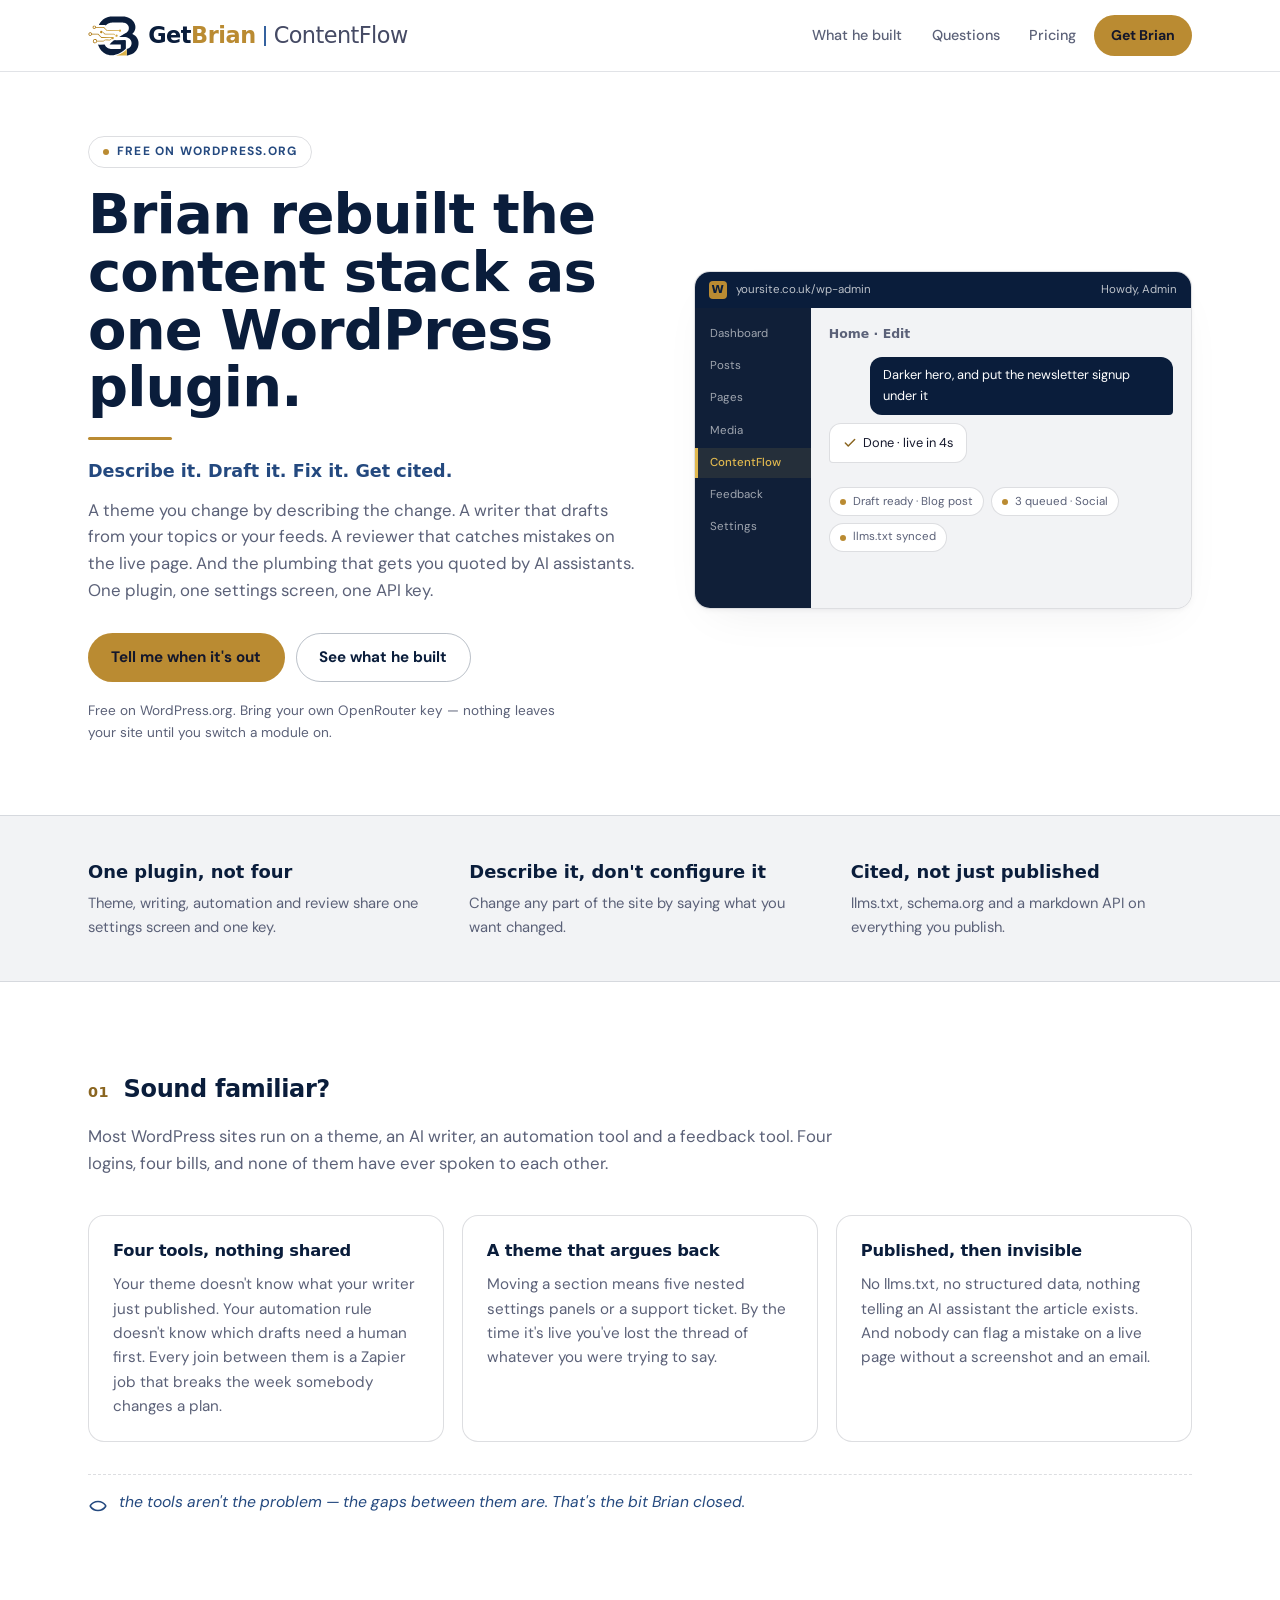
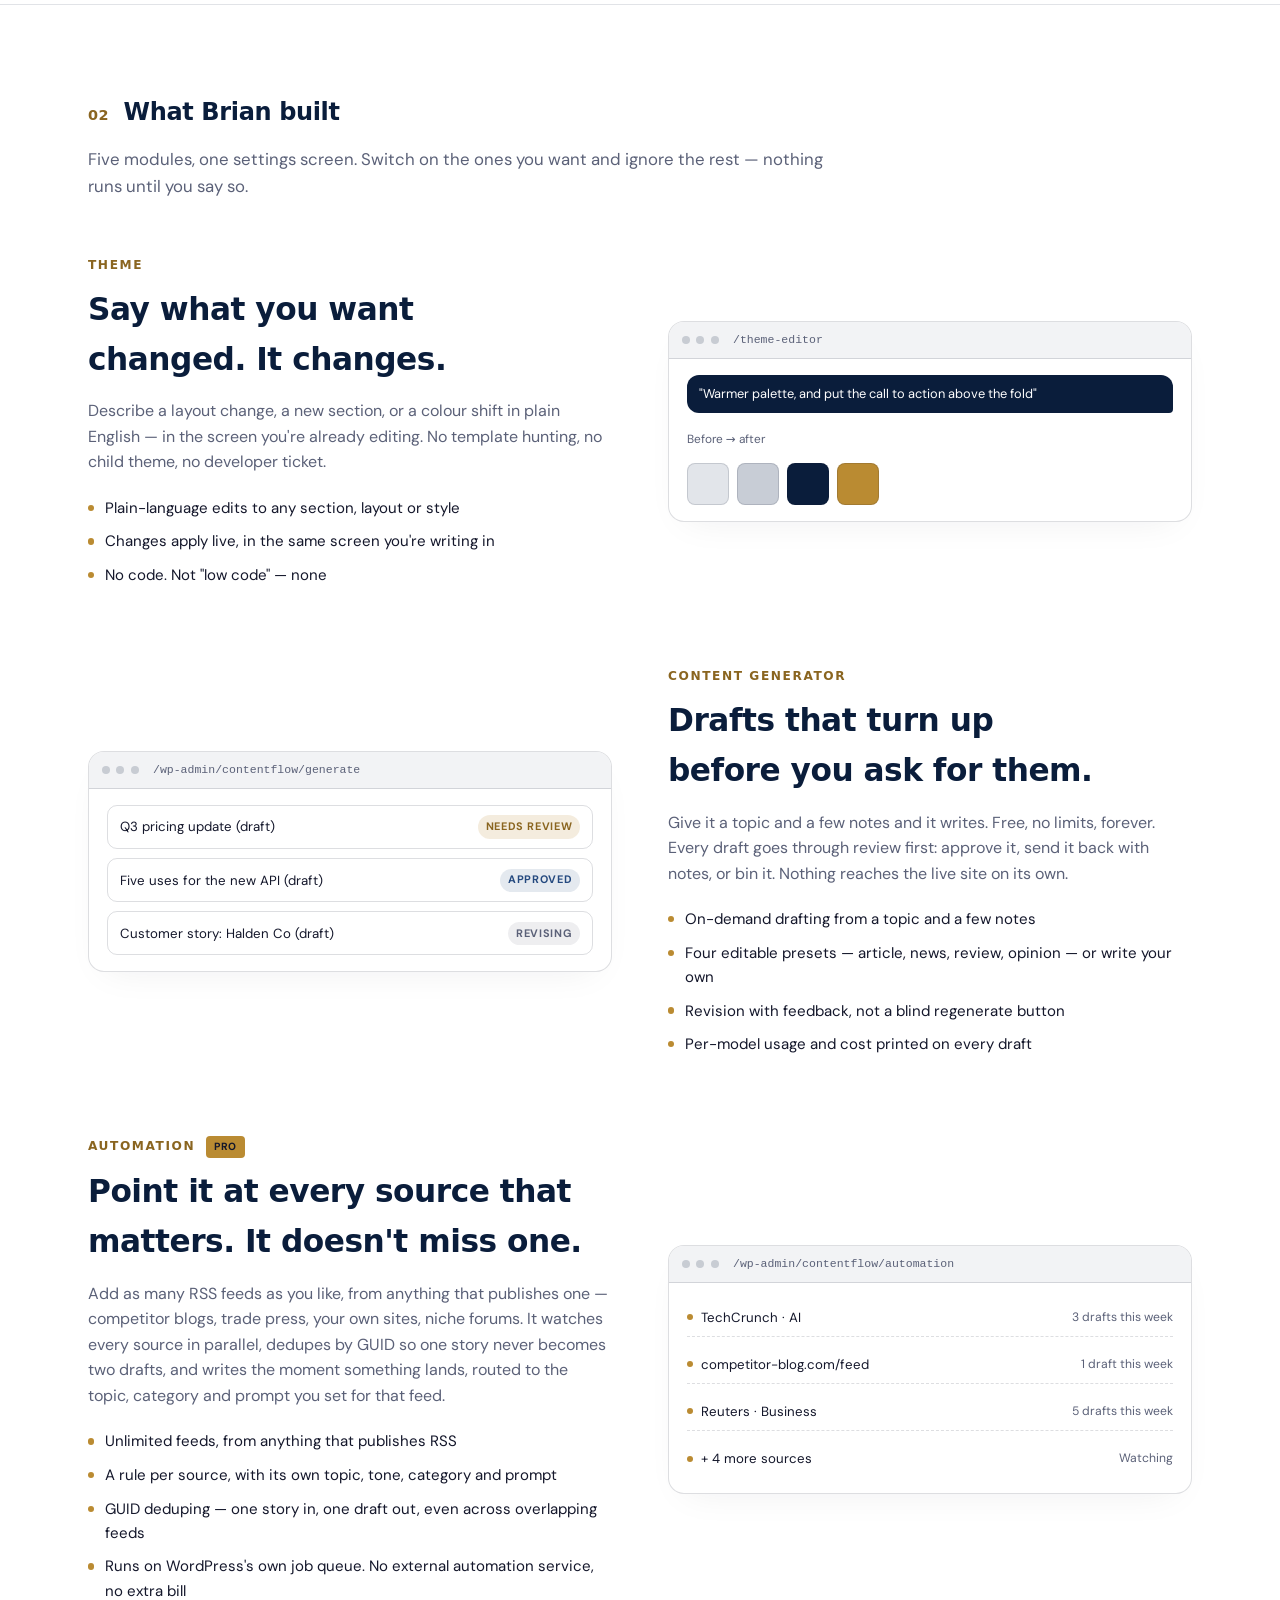
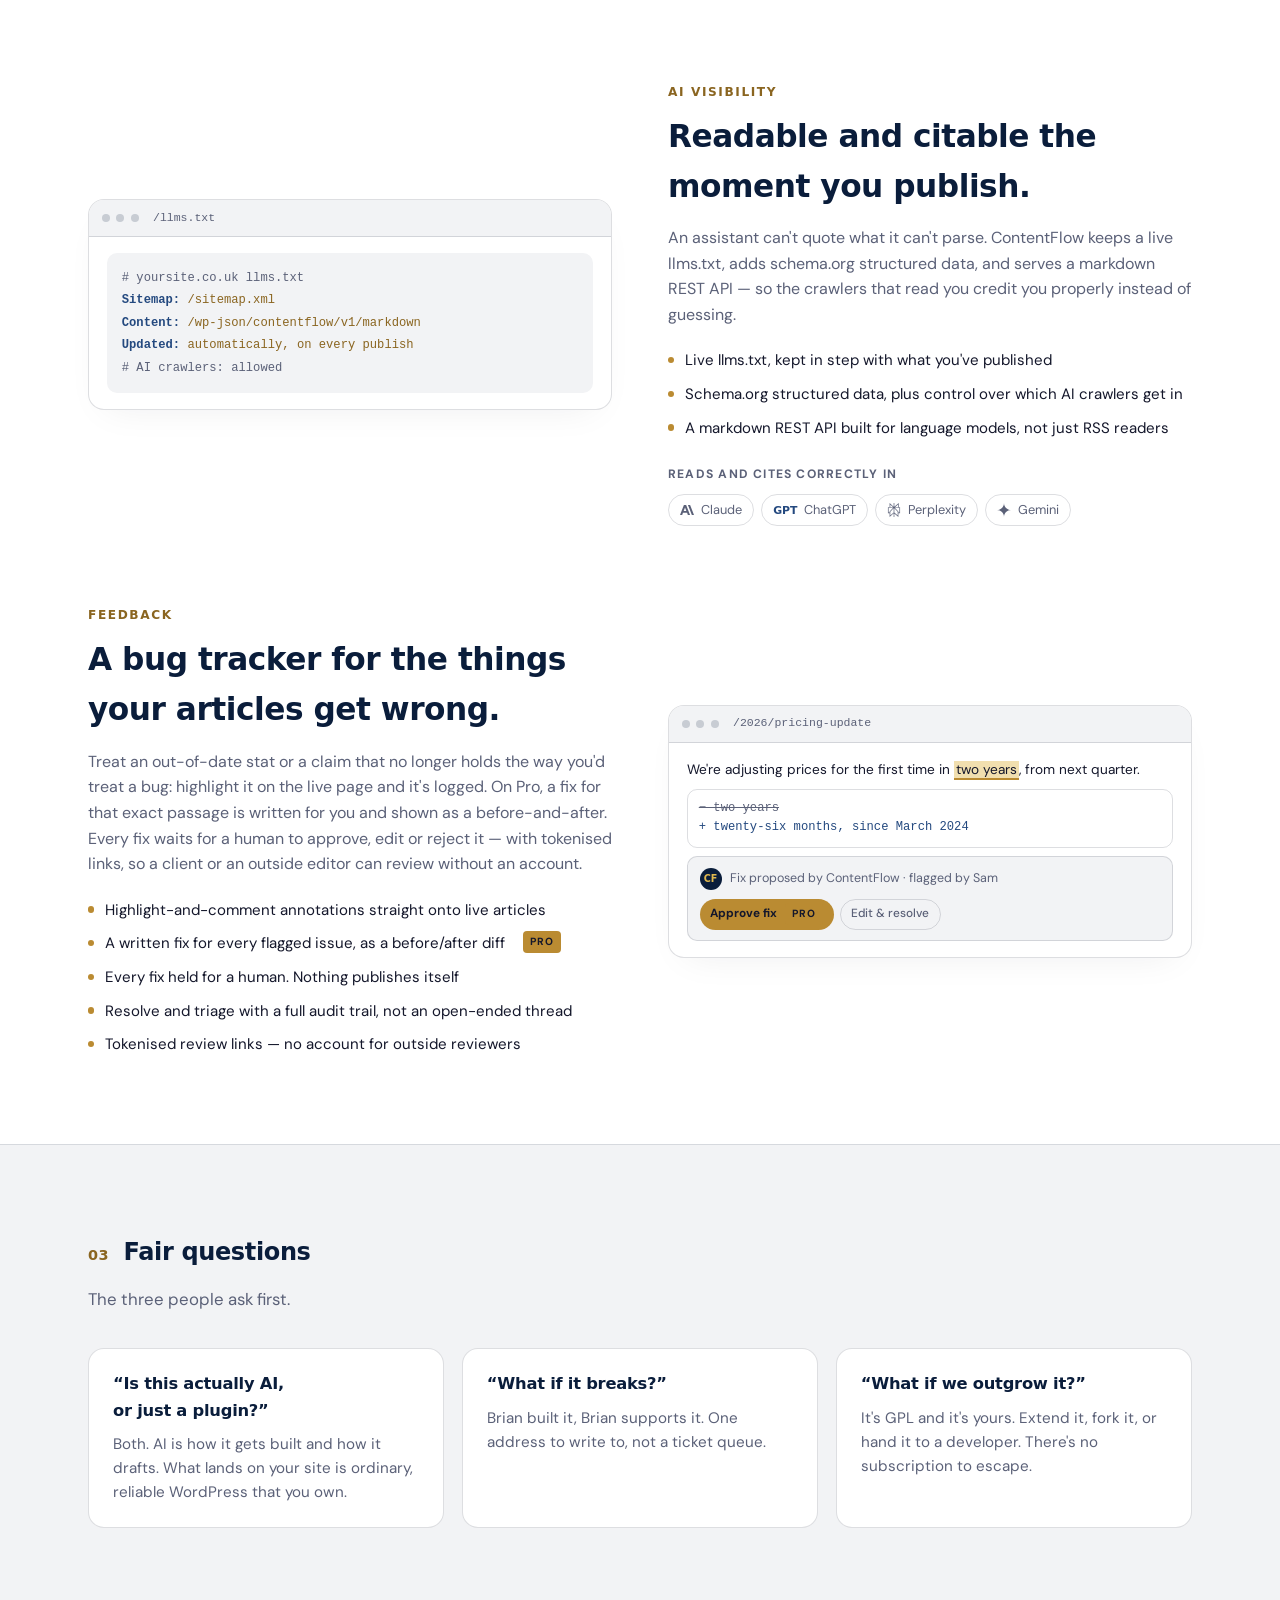
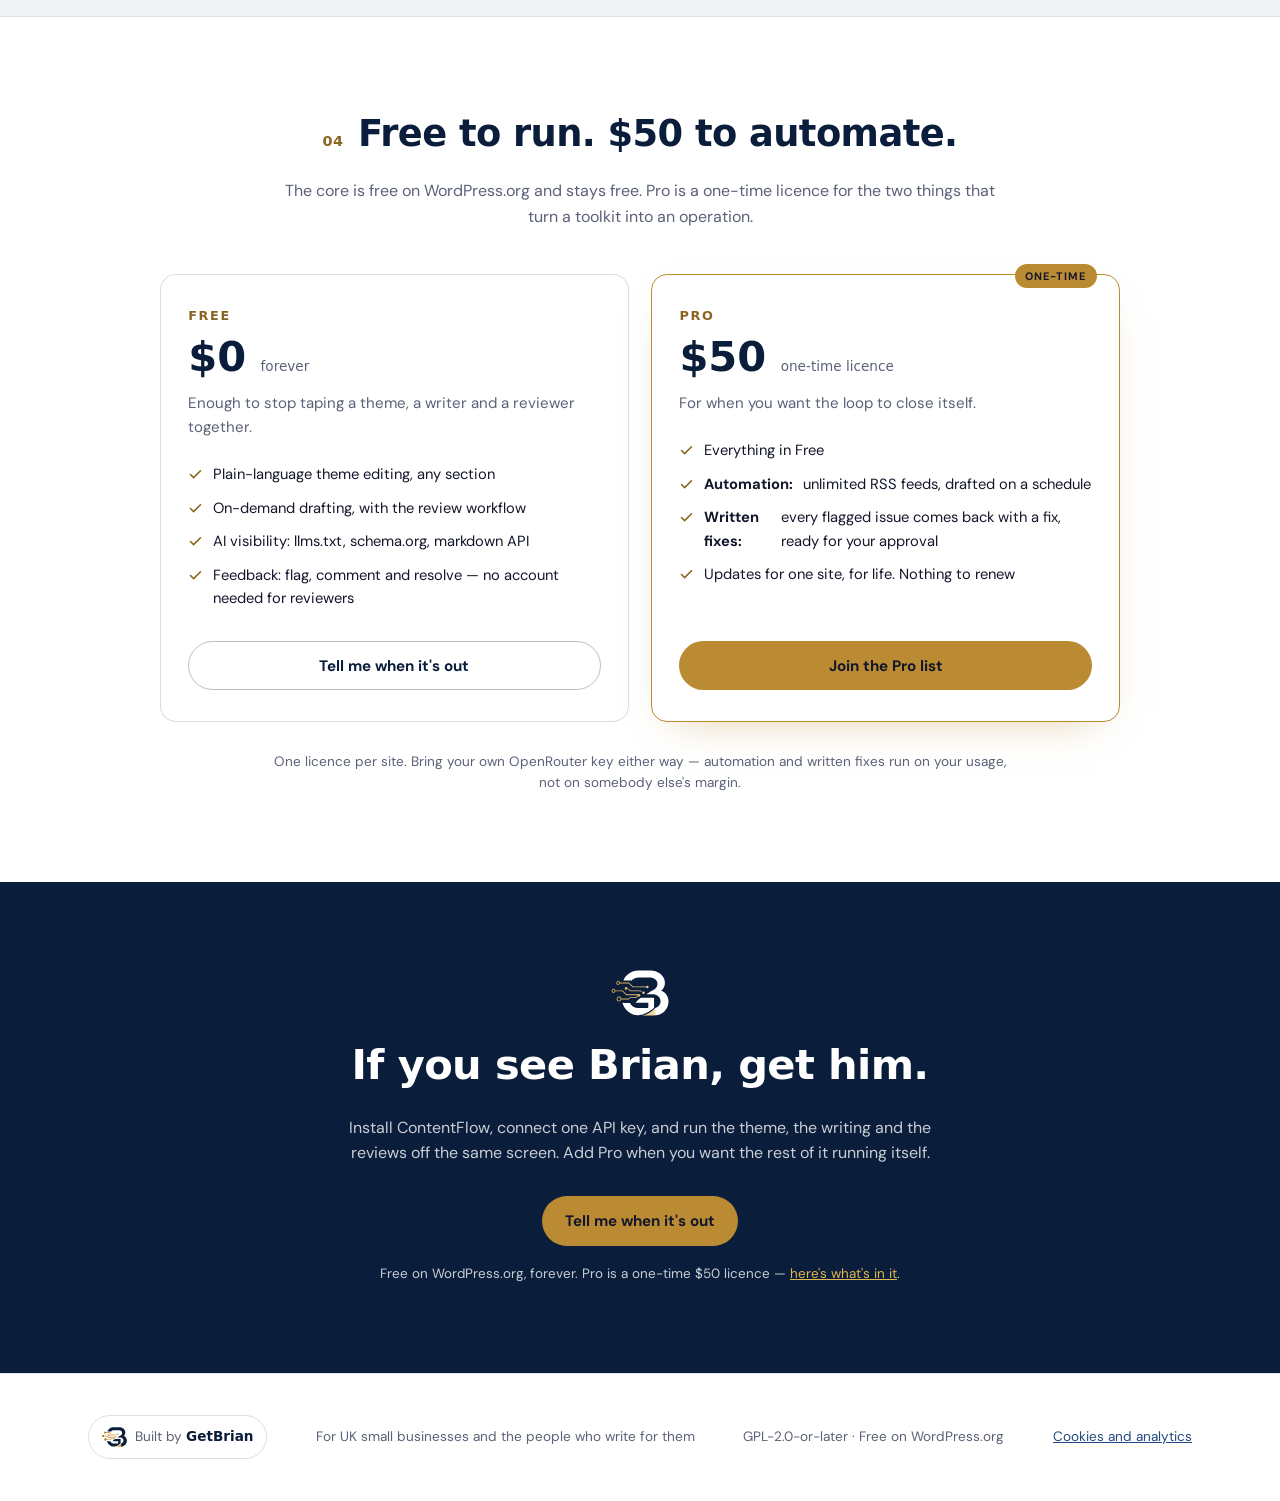
==== commit b42eee68: "Self-host DM Sans, Space Grotesk and the three AI-badge icons No request now goes to Google Fonts or" ====
--- a/index.html
+++ b/index.html
@@ -16,9 +16,9 @@
 <meta property="og:title" content="ContentFlow, built by Brian" />
 <meta property="og:description" content="One WordPress plugin instead of a theme, a writer, an automation tool and a feedback tool. Free on WordPress.org." />
 <meta property="og:locale" content="en_GB" />
-<link rel="preconnect" href="https://fonts.googleapis.com" />
-<link rel="preconnect" href="https://fonts.gstatic.com" crossorigin />
-<link href="https://fonts.googleapis.com/css2?family=DM+Sans:ital,opsz,wght@0,9..40,400;0,9..40,500;0,9..40,700;1,9..40,400&family=Space+Grotesk:wght@500;600;700&display=swap" rel="stylesheet" />
+<link rel="preload" href="/fonts/dm-sans-latin.woff2" as="font" type="font/woff2" crossorigin />
+<link rel="preload" href="/fonts/space-grotesk-latin.woff2" as="font" type="font/woff2" crossorigin />
+<link rel="stylesheet" href="/fonts/fonts.css" />
 <style>
   /* ============================================================
      GetBrian design tokens — from docs/brand-book.html v3.
@@ -842,10 +842,10 @@
             </ul>
             <p class="ai-badges-label">Reads and cites correctly in</p>
             <div class="ai-badges">
-              <span class="ai-badge"><img src="https://cdn.simpleicons.org/anthropic/5B6178" alt="" class="ai-badge-icon" aria-hidden="true" />Claude</span>
+              <span class="ai-badge"><img src="brand/ai/anthropic.svg" alt="" class="ai-badge-icon" aria-hidden="true" />Claude</span>
               <span class="ai-badge"><span class="ai-badge-mono" aria-hidden="true">GPT</span>ChatGPT</span>
-              <span class="ai-badge"><img src="https://cdn.simpleicons.org/perplexity/5B6178" alt="" class="ai-badge-icon" aria-hidden="true" />Perplexity</span>
-              <span class="ai-badge"><img src="https://cdn.simpleicons.org/googlegemini/5B6178" alt="" class="ai-badge-icon" aria-hidden="true" />Gemini</span>
+              <span class="ai-badge"><img src="brand/ai/perplexity.svg" alt="" class="ai-badge-icon" aria-hidden="true" />Perplexity</span>
+              <span class="ai-badge"><img src="brand/ai/googlegemini.svg" alt="" class="ai-badge-icon" aria-hidden="true" />Gemini</span>
             </div>
           </div>
           <div class="sc-visual">
--- a/fonts/fonts.css
+++ b/fonts/fonts.css
@@ -0,0 +1,26 @@
+/* Self-hosted latin subsets of DM Sans and Space Grotesk (SIL Open Font License 1.1),
+   so no request goes to Google Fonts. Variable fonts: one file covers the weights. */
+@font-face {
+  font-family: 'DM Sans';
+  font-style: normal;
+  font-weight: 400 700;
+  font-display: swap;
+  src: url(dm-sans-latin.woff2) format('woff2');
+  unicode-range: U+0000-00FF, U+0131, U+0152-0153, U+02BB-02BC, U+02C6, U+02DA, U+02DC, U+0304, U+0308, U+0329, U+2000-206F, U+20AC, U+2122, U+2191, U+2193, U+2212, U+2215, U+FEFF, U+FFFD;
+}
+@font-face {
+  font-family: 'DM Sans';
+  font-style: italic;
+  font-weight: 400;
+  font-display: swap;
+  src: url(dm-sans-italic-latin.woff2) format('woff2');
+  unicode-range: U+0000-00FF, U+0131, U+0152-0153, U+02BB-02BC, U+02C6, U+02DA, U+02DC, U+0304, U+0308, U+0329, U+2000-206F, U+20AC, U+2122, U+2191, U+2193, U+2212, U+2215, U+FEFF, U+FFFD;
+}
+@font-face {
+  font-family: 'Space Grotesk';
+  font-style: normal;
+  font-weight: 500 700;
+  font-display: swap;
+  src: url(space-grotesk-latin.woff2) format('woff2');
+  unicode-range: U+0000-00FF, U+0131, U+0152-0153, U+02BB-02BC, U+02C6, U+02DA, U+02DC, U+0304, U+0308, U+0329, U+2000-206F, U+20AC, U+2122, U+2191, U+2193, U+2212, U+2215, U+FEFF, U+FFFD;
+}
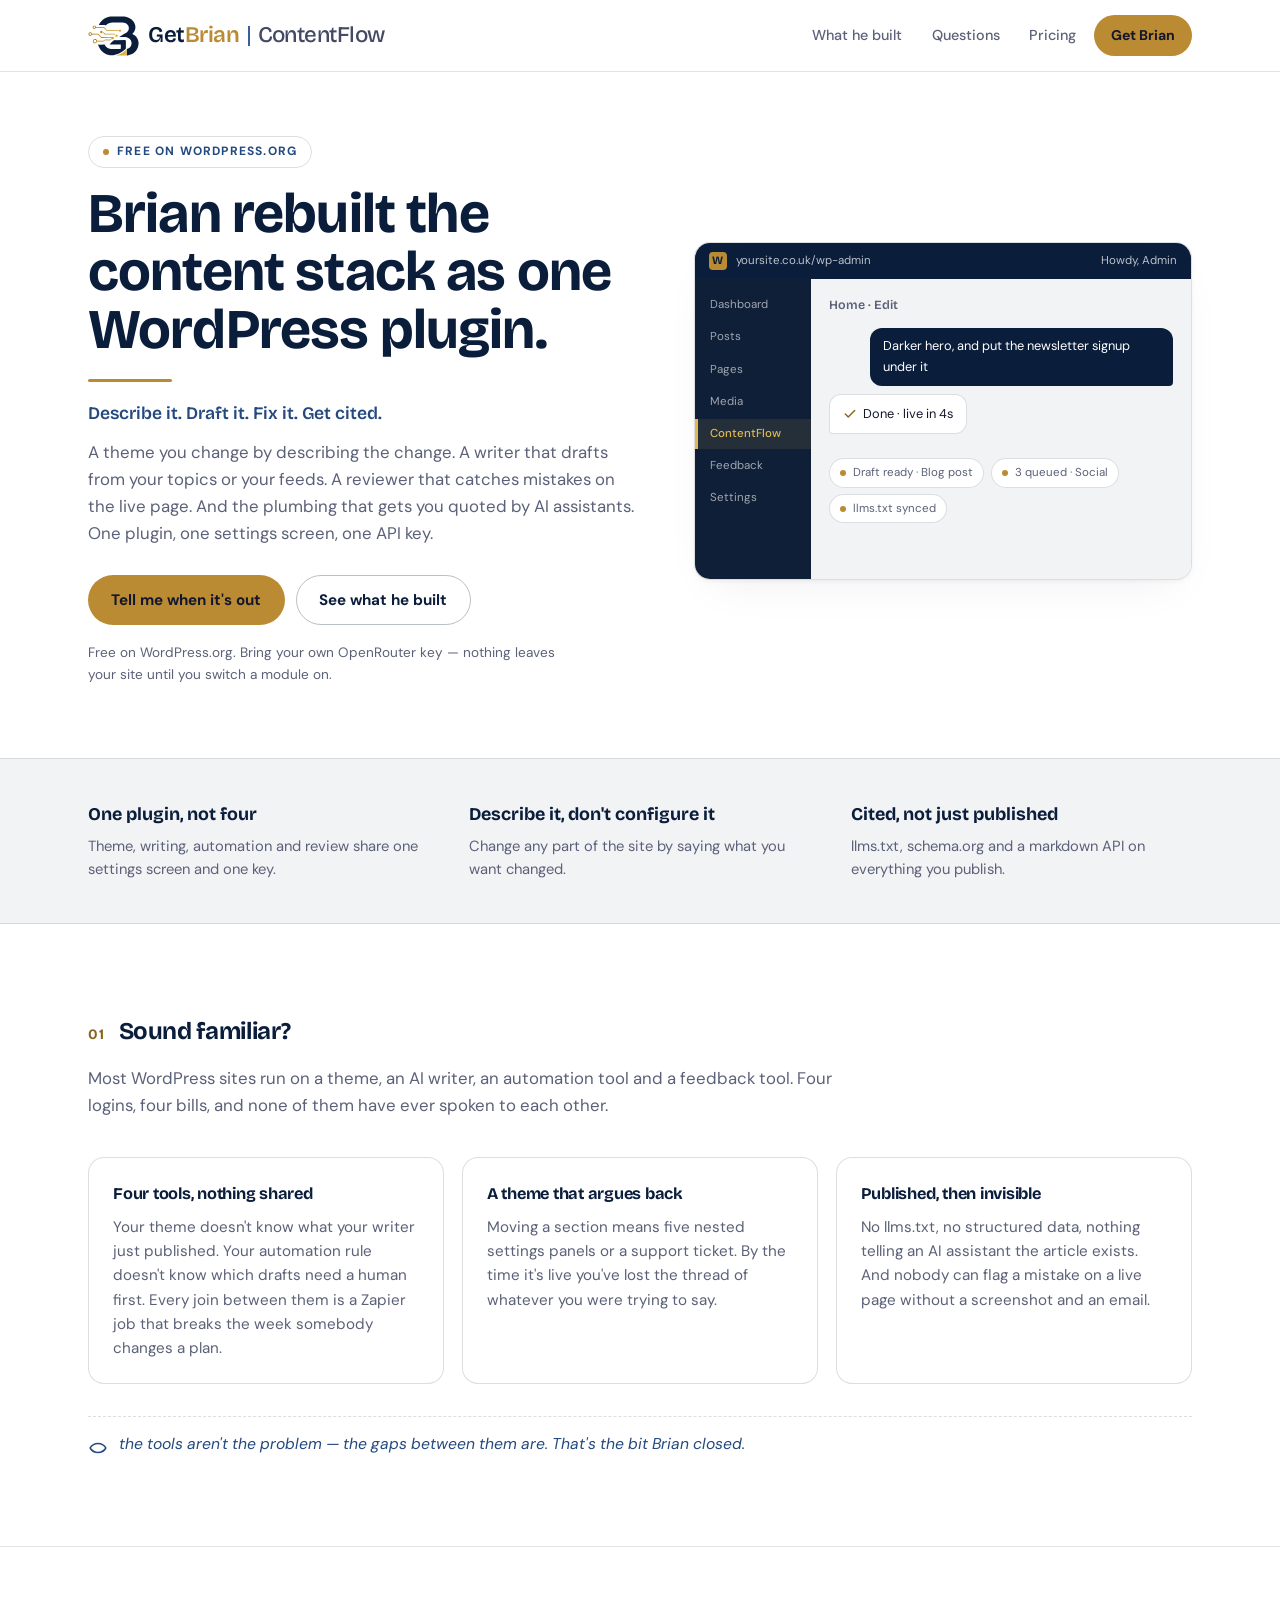
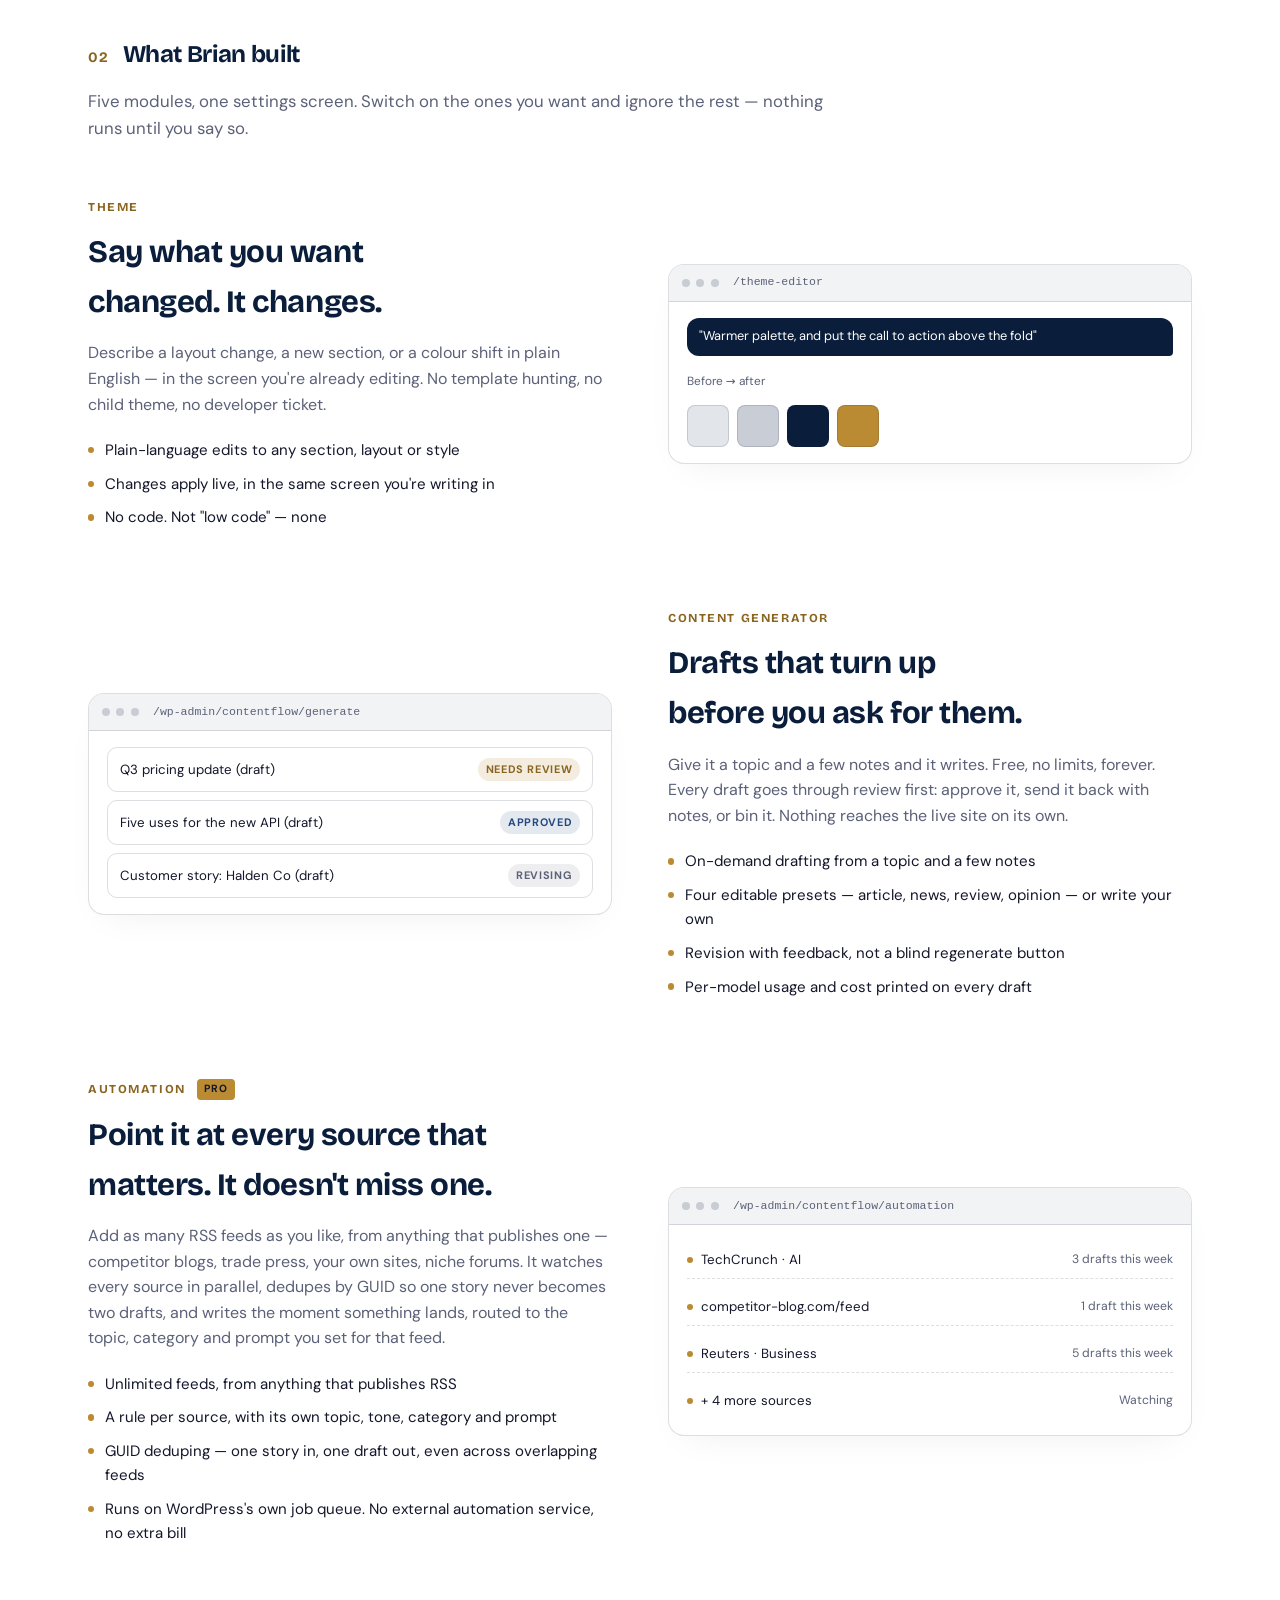
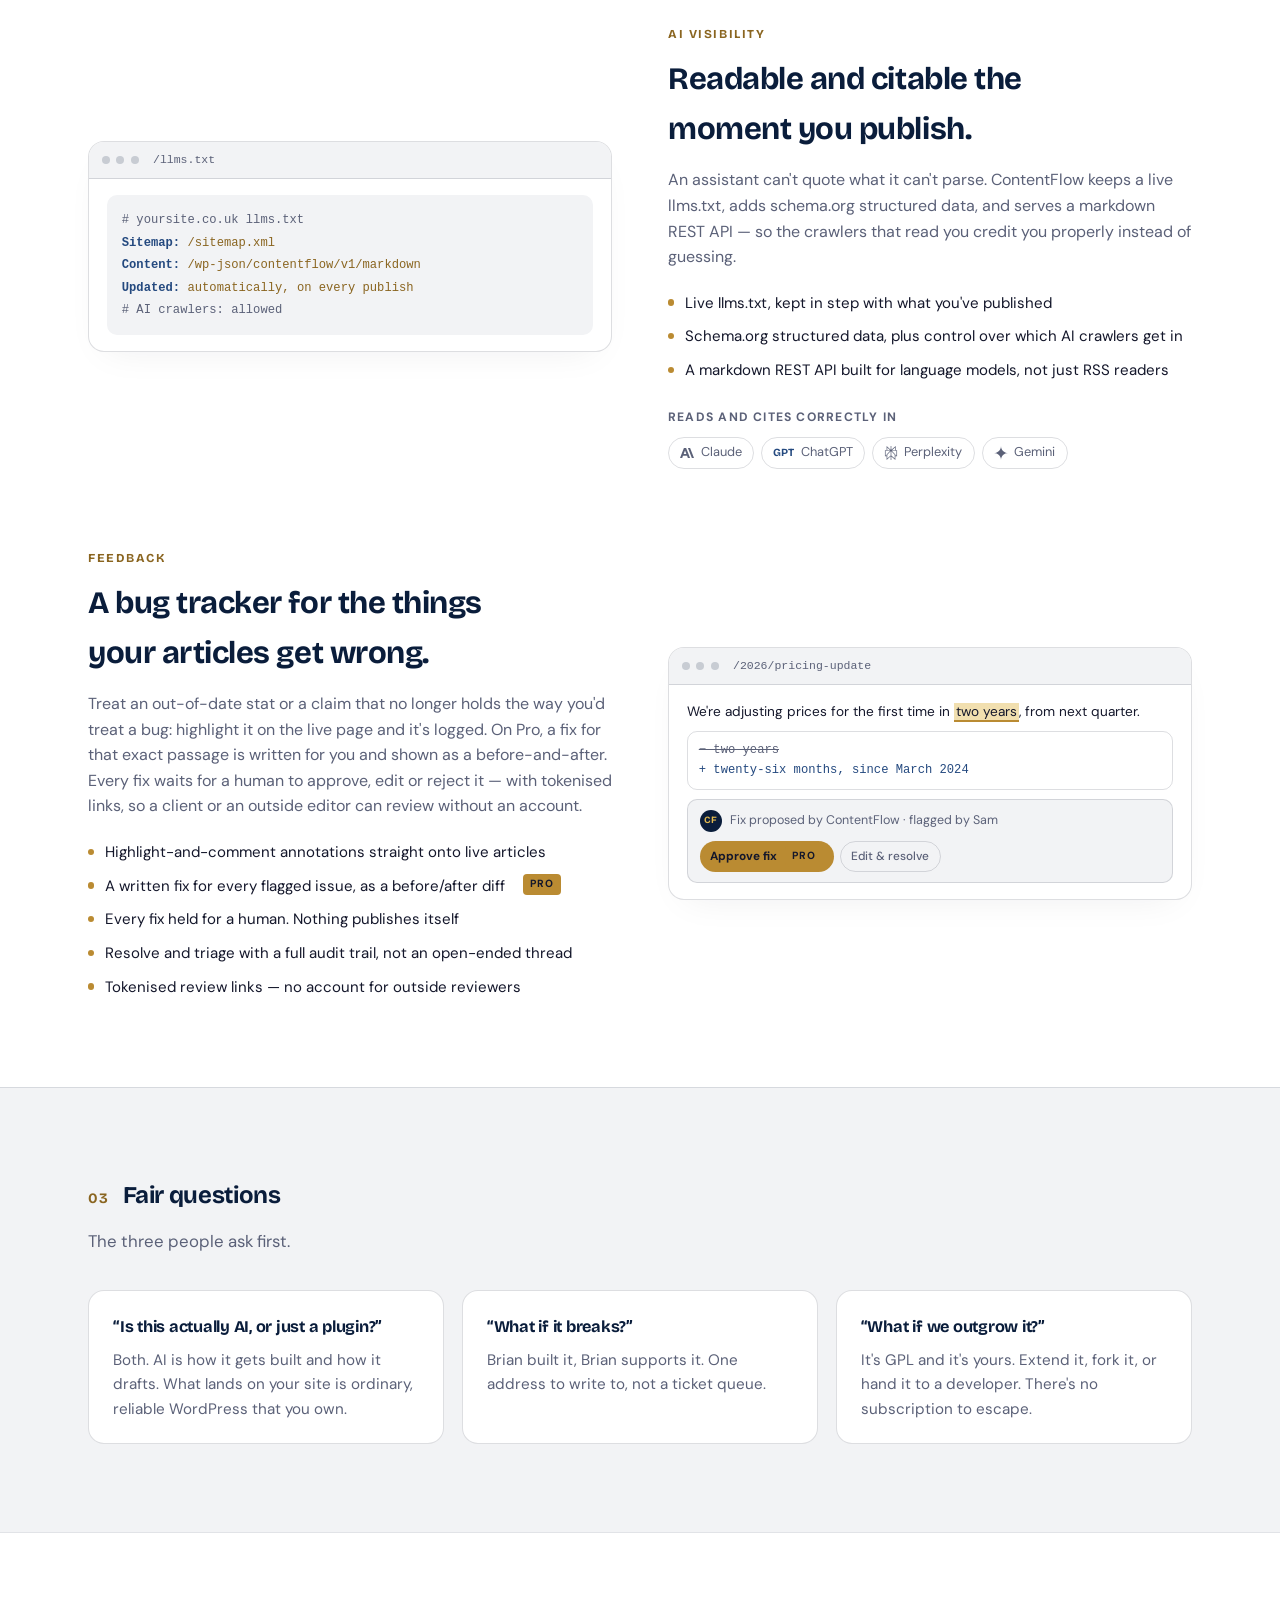
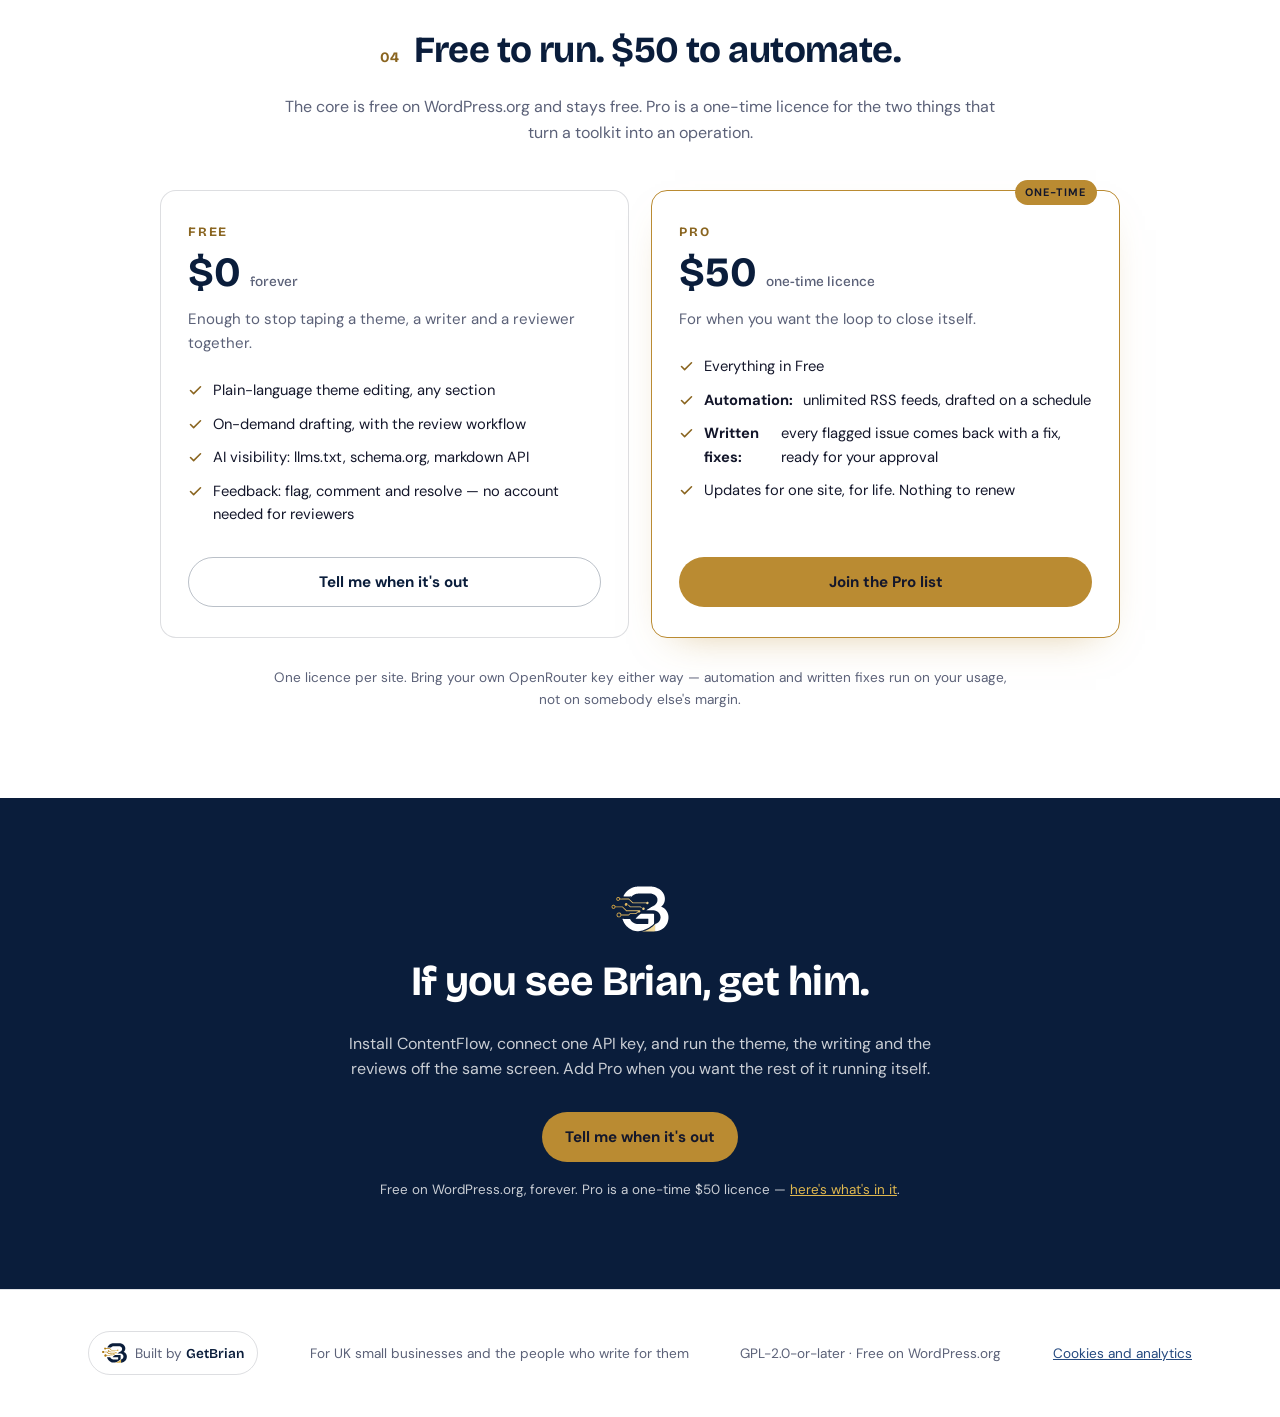
==== commit 1cb99ab5: "Switch headings and wordmark to Bricolage Grotesque Matches getbrian.xyz. Self-hosted variable latin" ====
--- a/index.html
+++ b/index.html
@@ -17,7 +17,7 @@
 <meta property="og:description" content="One WordPress plugin instead of a theme, a writer, an automation tool and a feedback tool. Free on WordPress.org." />
 <meta property="og:locale" content="en_GB" />
 <link rel="preload" href="/fonts/dm-sans-latin.woff2" as="font" type="font/woff2" crossorigin />
-<link rel="preload" href="/fonts/space-grotesk-latin.woff2" as="font" type="font/woff2" crossorigin />
+<link rel="preload" href="/fonts/bricolage-grotesque-latin.woff2" as="font" type="font/woff2" crossorigin />
 <link rel="stylesheet" href="/fonts/fonts.css" />
 <style>
   /* ============================================================
@@ -41,7 +41,7 @@
     --border: rgba(20, 23, 43, 0.14);
     --rule: rgba(10, 29, 59, 0.12);
     --shadow: rgba(20, 23, 43, 0.08);
-    --font-display: "Space Grotesk", ui-sans-serif, system-ui, sans-serif;
+    --font-display: "Bricolage Grotesque", ui-sans-serif, system-ui, sans-serif;
     --font-body: "DM Sans", ui-sans-serif, system-ui, -apple-system, "Segoe UI", sans-serif;
     --radius: 10px;
     --radius-lg: 16px;
@@ -142,7 +142,7 @@
      --gold-deep. */
   .wm-brian { color: var(--gold); }
   /* Product name matches the CRM lockup exactly (src/components/brand-lockup.tsx
-     in SLC-CDG-CRM): Space Grotesk at the wordmark's own size, medium weight,
+     in SLC-CDG-CRM): Bricolage Grotesque at the wordmark's own size, medium weight,
      ink-muted, behind a 2px Navy Bright bar at 0.9em. Same size and face as the
      wordmark, one step quieter in weight and colour — the product name is a
      peer of the brand name, not a caption under it. */
--- a/fonts/fonts.css
+++ b/fonts/fonts.css
@@ -1,4 +1,4 @@
-/* Self-hosted latin subsets of DM Sans and Space Grotesk (SIL Open Font License 1.1),
+/* Self-hosted latin subsets of DM Sans and Bricolage Grotesque (SIL Open Font License 1.1),
    so no request goes to Google Fonts. Variable fonts: one file covers the weights. */
 @font-face {
   font-family: 'DM Sans';
@@ -17,10 +17,10 @@
   unicode-range: U+0000-00FF, U+0131, U+0152-0153, U+02BB-02BC, U+02C6, U+02DA, U+02DC, U+0304, U+0308, U+0329, U+2000-206F, U+20AC, U+2122, U+2191, U+2193, U+2212, U+2215, U+FEFF, U+FFFD;
 }
 @font-face {
-  font-family: 'Space Grotesk';
+  font-family: 'Bricolage Grotesque';
   font-style: normal;
-  font-weight: 500 700;
+  font-weight: 500 800;
   font-display: swap;
-  src: url(space-grotesk-latin.woff2) format('woff2');
+  src: url(bricolage-grotesque-latin.woff2) format('woff2');
   unicode-range: U+0000-00FF, U+0131, U+0152-0153, U+02BB-02BC, U+02C6, U+02DA, U+02DC, U+0304, U+0308, U+0329, U+2000-206F, U+20AC, U+2122, U+2191, U+2193, U+2212, U+2215, U+FEFF, U+FFFD;
 }
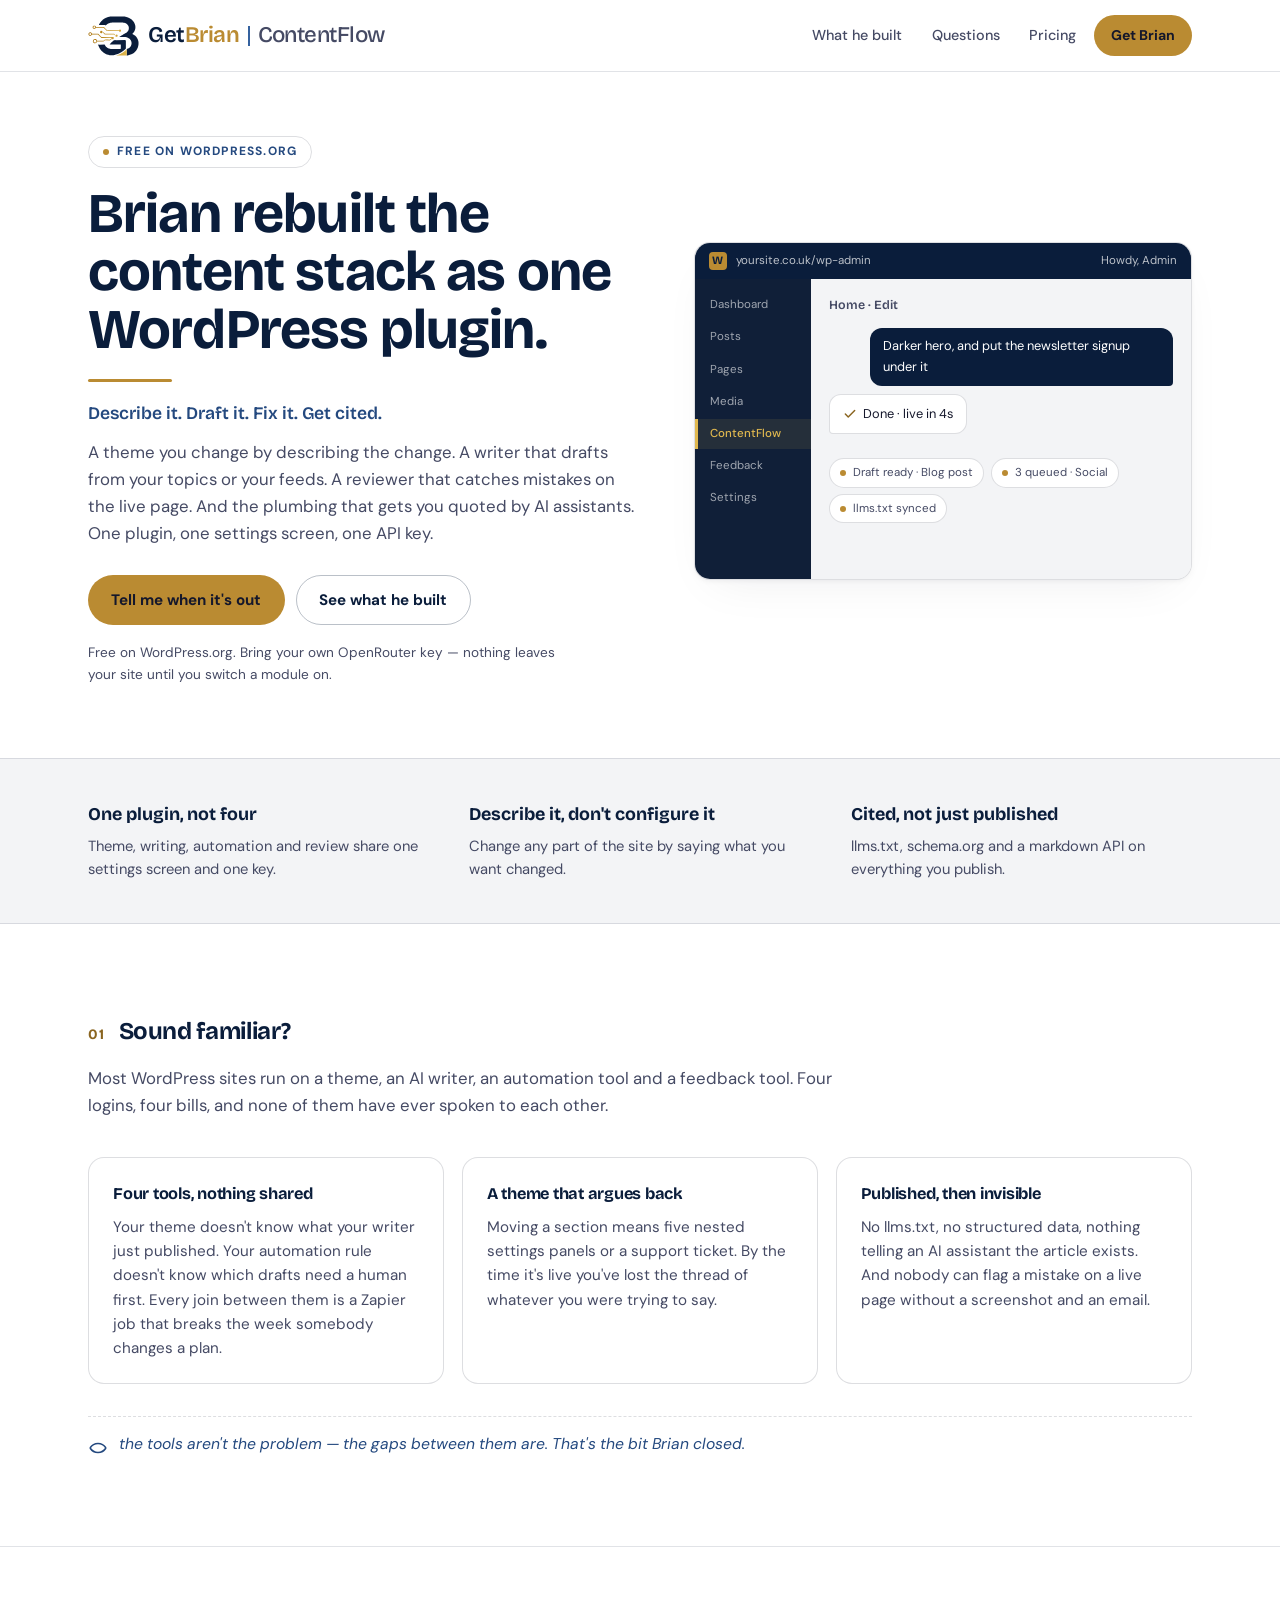
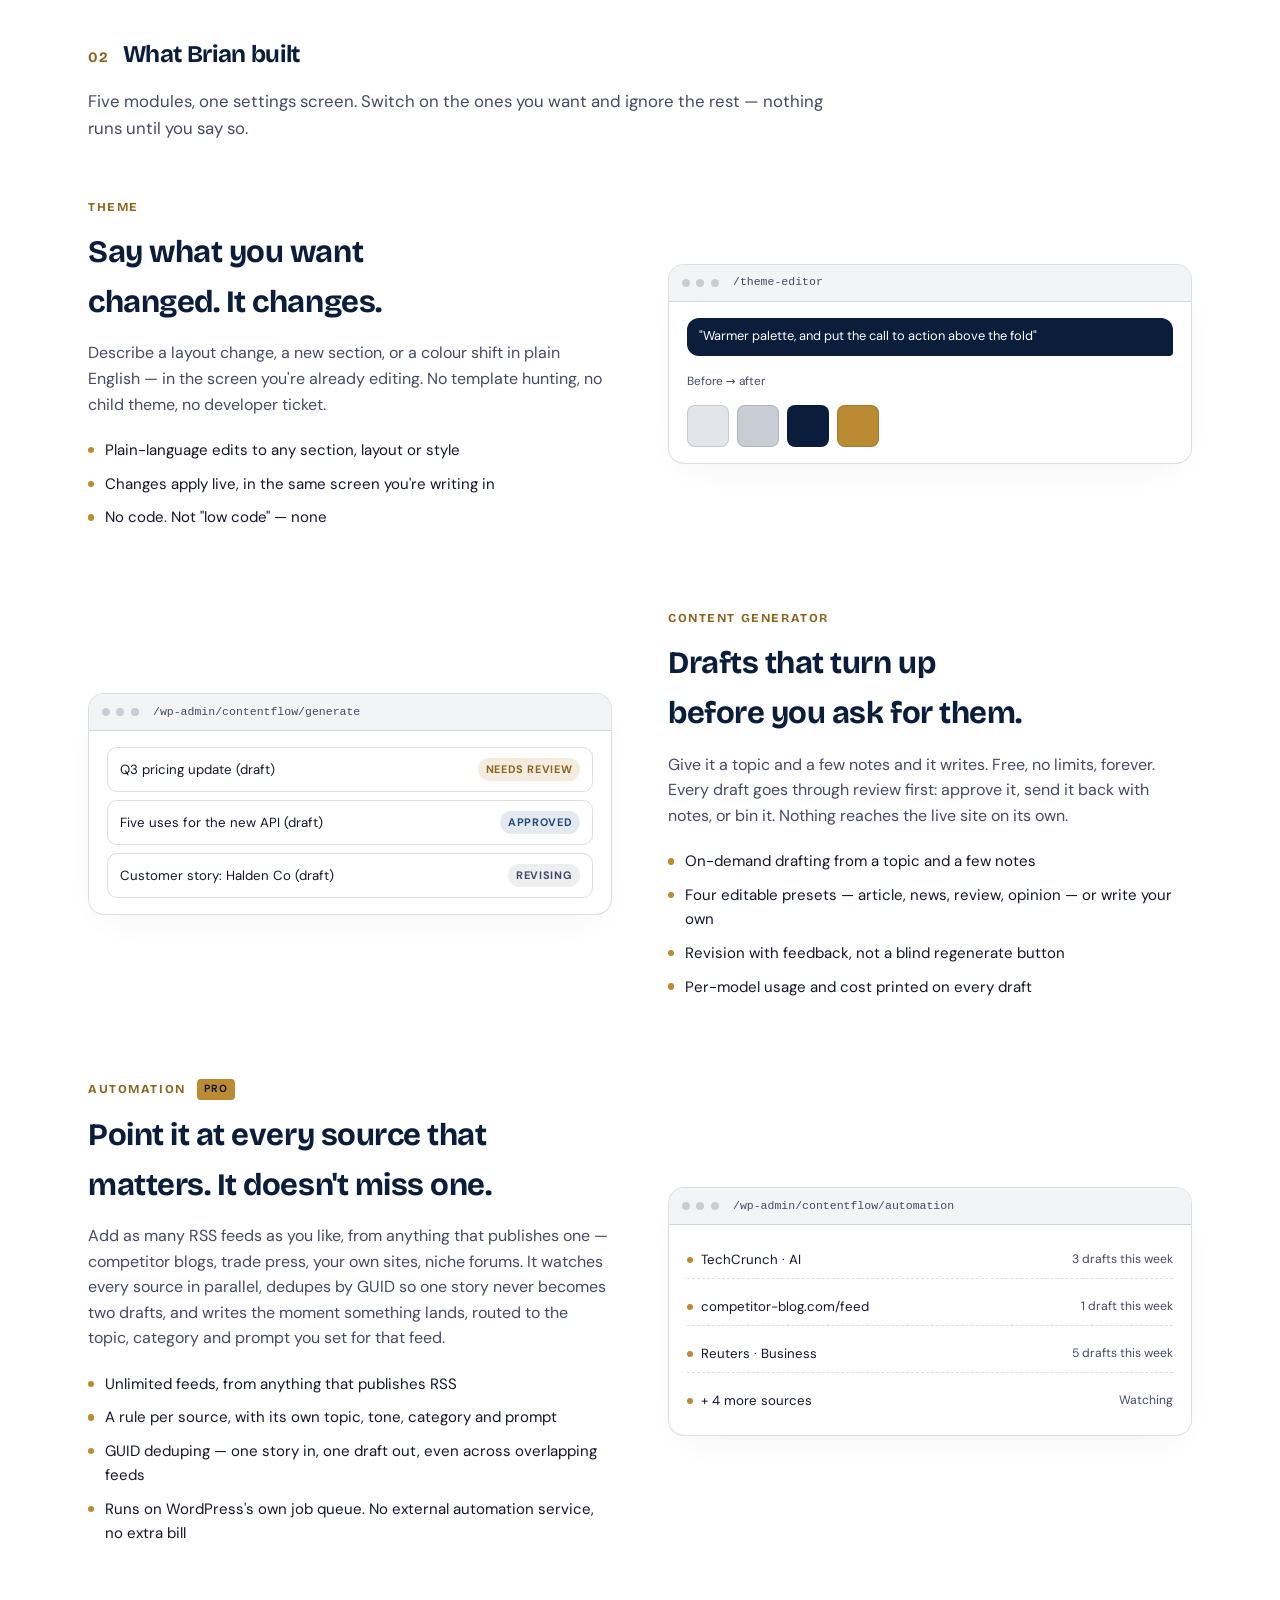
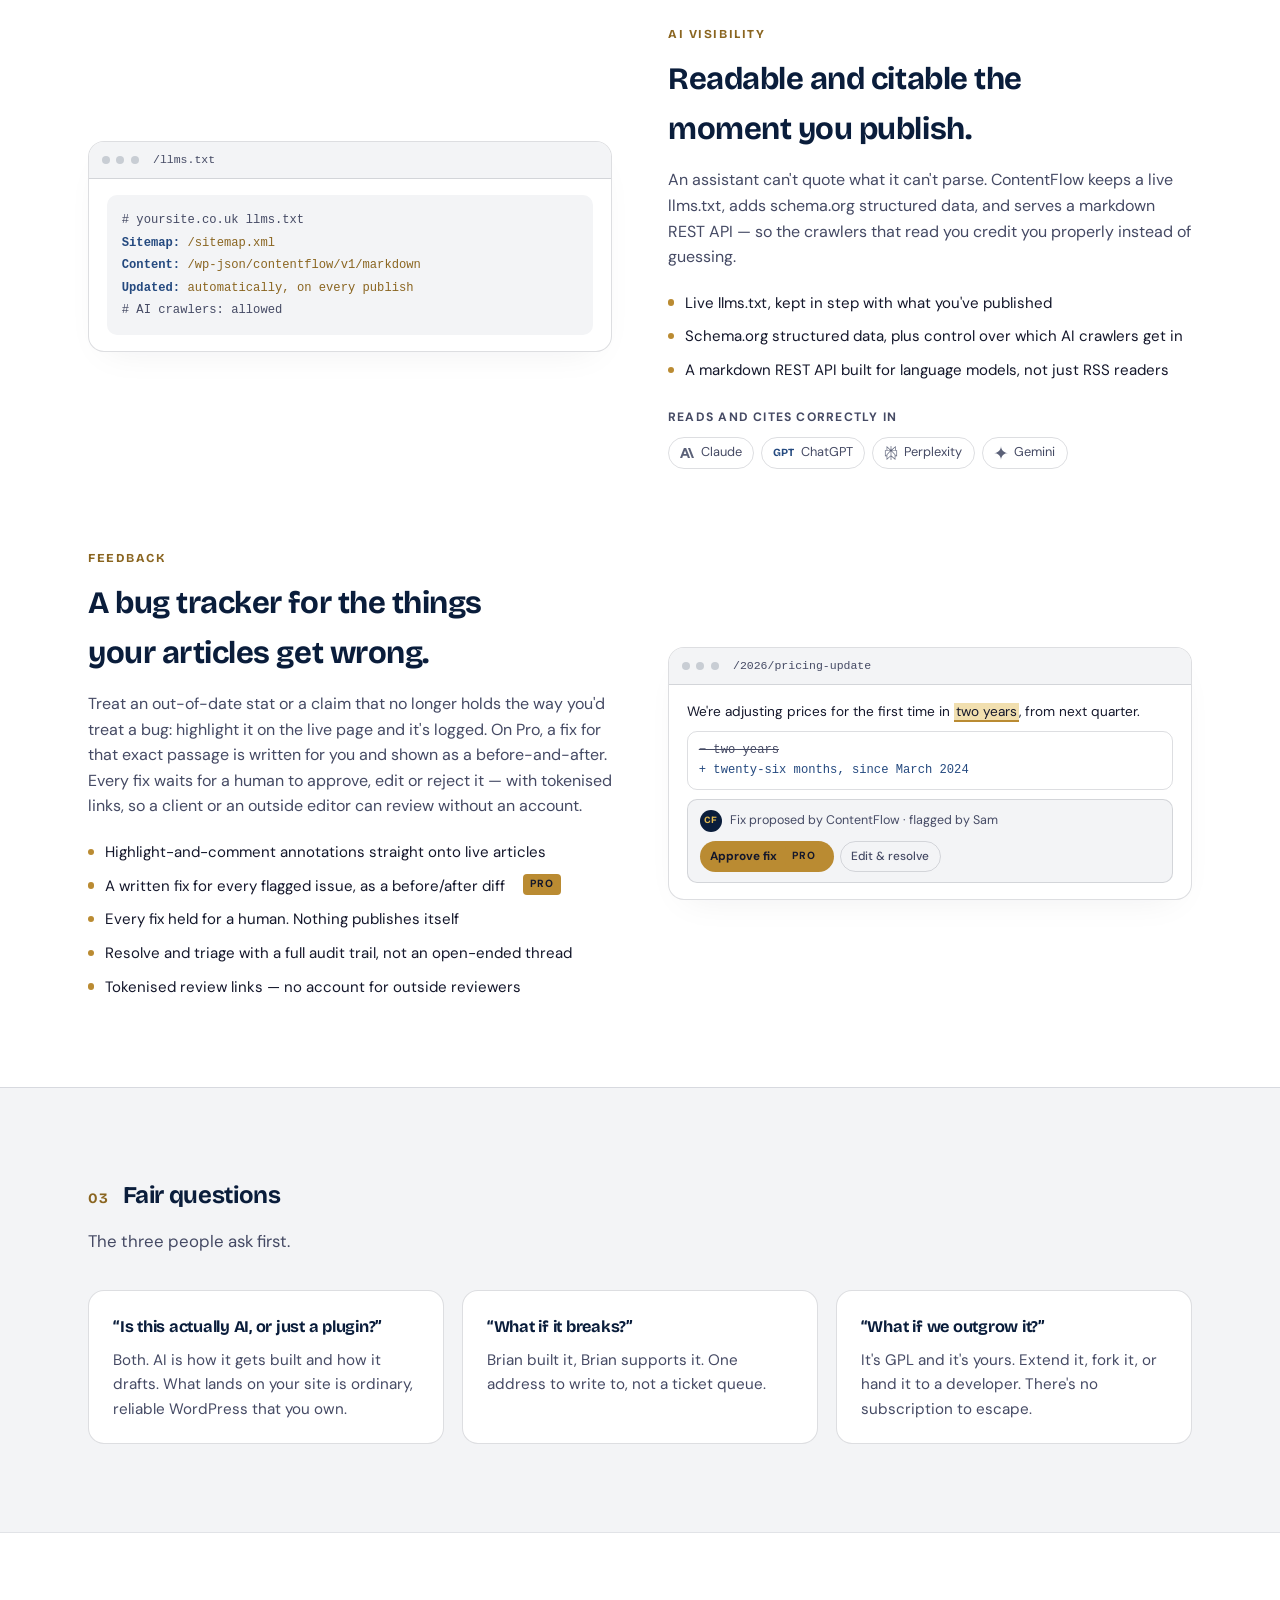
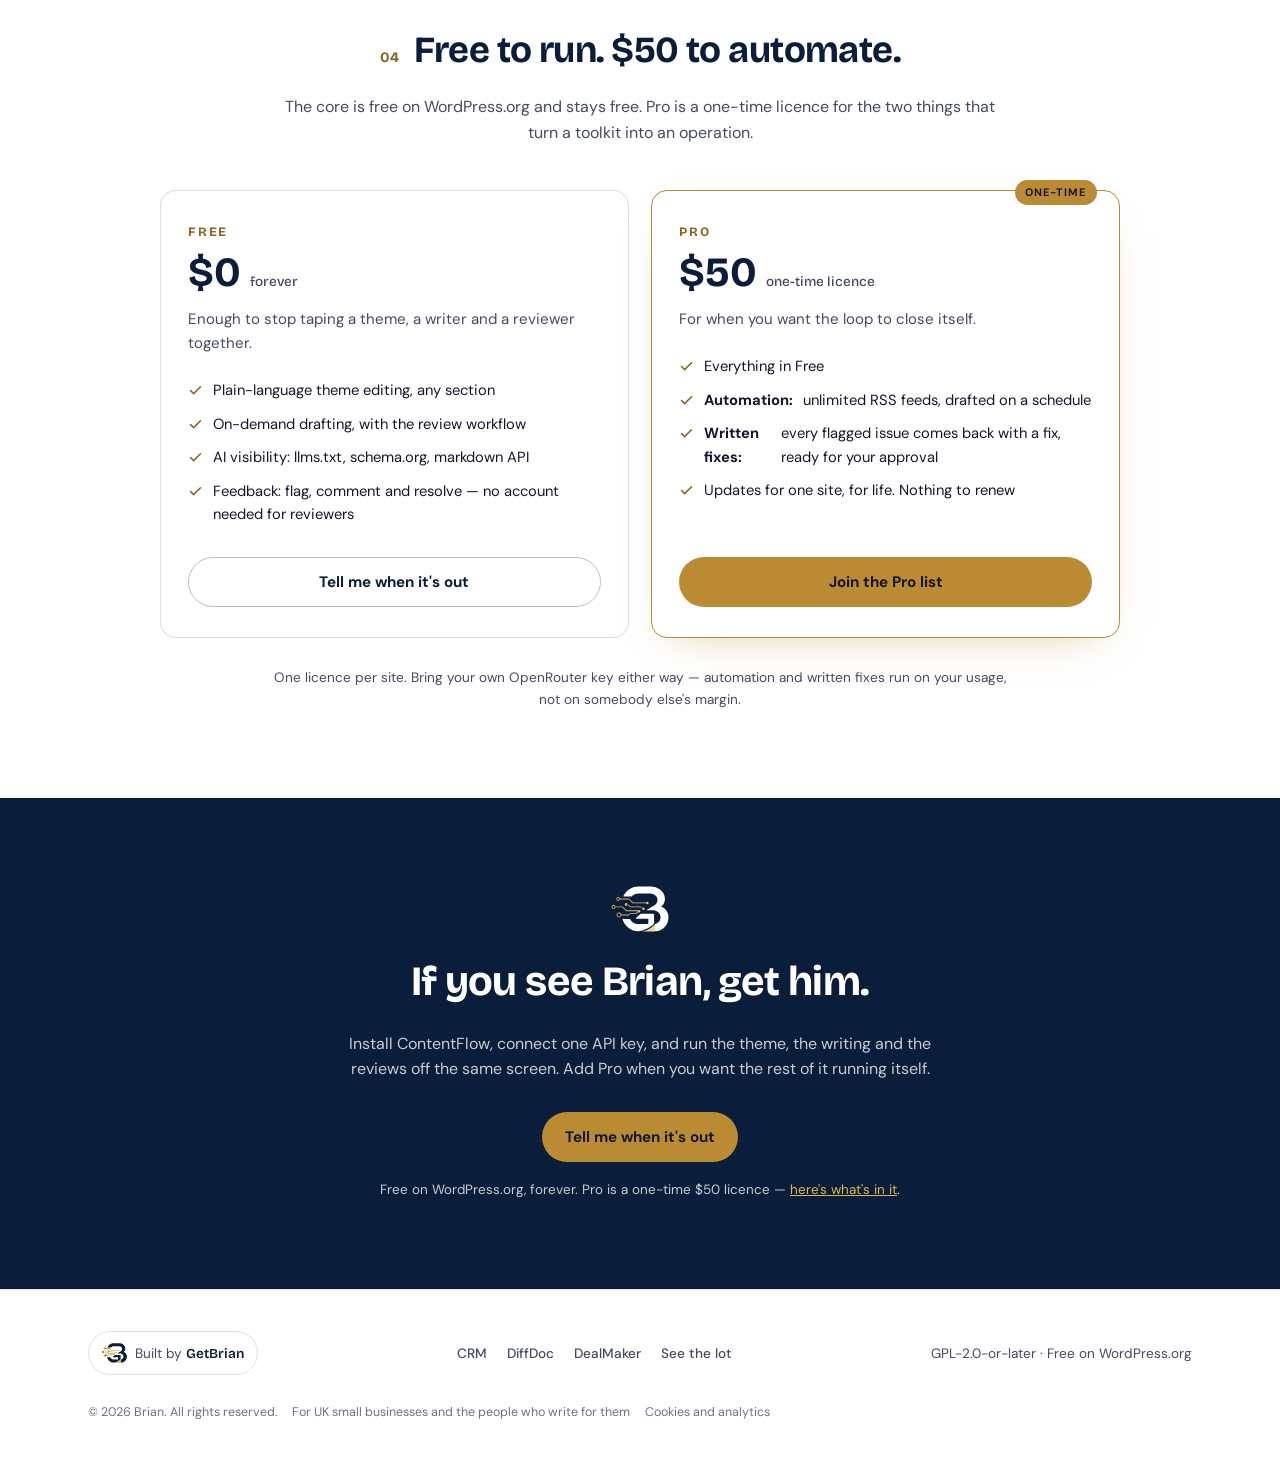
==== commit 42179af9: "Align flow.getbrian.xyz with the rest of the GetBrian estate Share card and metadata: canonical, og:" ====
--- a/index.html
+++ b/index.html
@@ -9,13 +9,27 @@
 <!-- Same generated GetBrian icons the CRM serves. The .ico is here as well as the
      PNG because Vercel's dashboard looks for /favicon.ico at the domain root — the
      CRM has no .ico, which is why it shows blank in the project list. -->
-<link rel="icon" href="favicon.ico" sizes="32x32" />
-<link rel="icon" href="icon.png" sizes="32x32" type="image/png" />
+<link rel="canonical" href="https://flow.getbrian.xyz/" />
+<link rel="icon" href="favicon.ico" sizes="48x48" />
+<link rel="icon" href="favicon-32.png" sizes="32x32" type="image/png" />
+<link rel="icon" href="icon-512.png" sizes="512x512" type="image/png" />
 <link rel="apple-touch-icon" href="apple-touch-icon.png" sizes="180x180" type="image/png" />
+<!-- Share card: same 1200x630 layout as getbrian.xyz and DealMaker. Regenerate with
+     scripts/gen-og.mjs (see its header for how to borrow sharp). -->
 <meta property="og:type" content="website" />
+<meta property="og:site_name" content="GetBrian ContentFlow" />
+<meta property="og:url" content="https://flow.getbrian.xyz/" />
 <meta property="og:title" content="ContentFlow, built by Brian" />
 <meta property="og:description" content="One WordPress plugin instead of a theme, a writer, an automation tool and a feedback tool. Free on WordPress.org." />
+<meta property="og:image" content="https://flow.getbrian.xyz/og-image.png" />
+<meta property="og:image:width" content="1200" />
+<meta property="og:image:height" content="630" />
+<meta property="og:image:alt" content="GetBrian ContentFlow. One WordPress plugin. Not four subscriptions." />
 <meta property="og:locale" content="en_GB" />
+<meta name="twitter:card" content="summary_large_image" />
+<meta name="twitter:title" content="ContentFlow, built by Brian" />
+<meta name="twitter:description" content="One WordPress plugin instead of a theme, a writer, an automation tool and a feedback tool. Free on WordPress.org." />
+<meta name="twitter:image" content="https://flow.getbrian.xyz/og-image.png" />
 <link rel="preload" href="/fonts/dm-sans-latin.woff2" as="font" type="font/woff2" crossorigin />
 <link rel="preload" href="/fonts/bricolage-grotesque-latin.woff2" as="font" type="font/woff2" crossorigin />
 <link rel="stylesheet" href="/fonts/fonts.css" />
@@ -35,9 +49,10 @@
     --gold-deep: #8A6520;     /* the only gold that may be small text on white */
     --gold-light: #E0B84F;    /* navy grounds only */
     --paper: #FFFFFF;
-    --paper-panel: #F2F3F5;
+    --paper-panel: #F3F4F6;   /* getbrian.xyz --bg-panel */
     --ink: #14172B;
-    --ink-muted: #5B6178;
+    --ink-muted: #454A64;     /* getbrian.xyz --fg-muted; the CRM, DealMaker and Healthy use the same value */
+    --ink-subtle: #6B7089;    /* getbrian.xyz --fg-subtle: legal line only */
     --border: rgba(20, 23, 43, 0.14);
     --rule: rgba(10, 29, 59, 0.12);
     --shadow: rgba(20, 23, 43, 0.08);
@@ -150,7 +165,7 @@
     display: inline-flex; align-items: center;
     font-family: var(--font-display); font-weight: 500;
     font-size: 1.4rem; letter-spacing: -0.025em; line-height: 1;
-    color: #454A64; white-space: nowrap;
+    color: var(--ink-muted); white-space: nowrap;
     margin-left: -0.6rem; /* cancels .lockup's gap so the bar sits 0.5rem each side */
   }
   .product-tag::before {
@@ -596,6 +611,26 @@
   .built-by:hover { border-color: var(--navy); color: var(--navy); }
   .built-by img { height: 20px; width: auto; }
   .built-by b { font-family: var(--font-display); font-weight: 600; color: var(--navy); }
+  /* Sibling band: every other Brian product footer links the rest of the estate
+     (CRM "More from Brian", DealMaker "Brian built these too", DiffDoc "More Brian
+     builds"); this page did not link any of them. Plain names in ink, as on
+     getbrian.xyz's own footer. */
+  .foot-links { display: flex; flex-wrap: wrap; align-items: center; gap: 0 0.25rem; }
+  .foot-links a {
+    display: inline-flex; align-items: center; min-height: 44px; padding: 0 0.5rem;
+    border-radius: 0.5rem; text-decoration: none; color: var(--ink-muted); font-weight: 500;
+    transition: color 200ms ease, background-color 200ms ease;
+  }
+  .foot-links a:hover { color: var(--navy); background: rgba(10, 29, 59, 0.05); }
+  .foot-legal {
+    display: flex; flex-wrap: wrap; align-items: center; gap: 0 0.9rem;
+    margin-top: 1rem; font-size: 0.78rem; color: var(--ink-subtle);
+  }
+  .foot-legal a {
+    display: inline-flex; align-items: center; min-height: 44px;
+    color: inherit; text-decoration: none; text-underline-offset: 2px;
+  }
+  .foot-legal a:hover { color: var(--ink); text-decoration: underline; }
 </style>
 </head>
 <body>
@@ -983,8 +1018,17 @@
       <img src="brand/brian-mark-compact.svg" alt="" aria-hidden="true" />
       <span>Built by <b>GetBrian</b></span>
     </a>
+    <nav class="foot-links" aria-label="More from Brian">
+      <a href="https://crm.getbrian.xyz">CRM</a>
+      <a href="https://diffdoc.getbrian.xyz">DiffDoc</a>
+      <a href="https://dealmaker.getbrian.xyz">DealMaker</a>
+      <a href="https://getbrian.xyz">See the lot</a>
+    </nav>
+    <span>GPL-2.0-or-later · Free on WordPress.org</span>
+  </div>
+  <div class="wrap foot-legal">
+    <span>© 2026 Brian. All rights reserved.</span>
     <span>For UK small businesses and the people who write for them</span>
-    <span>GPL-2.0-or-later · Free on WordPress.org</span>
     <a href="/cookies.html">Cookies and analytics</a>
   </div>
 </footer>
